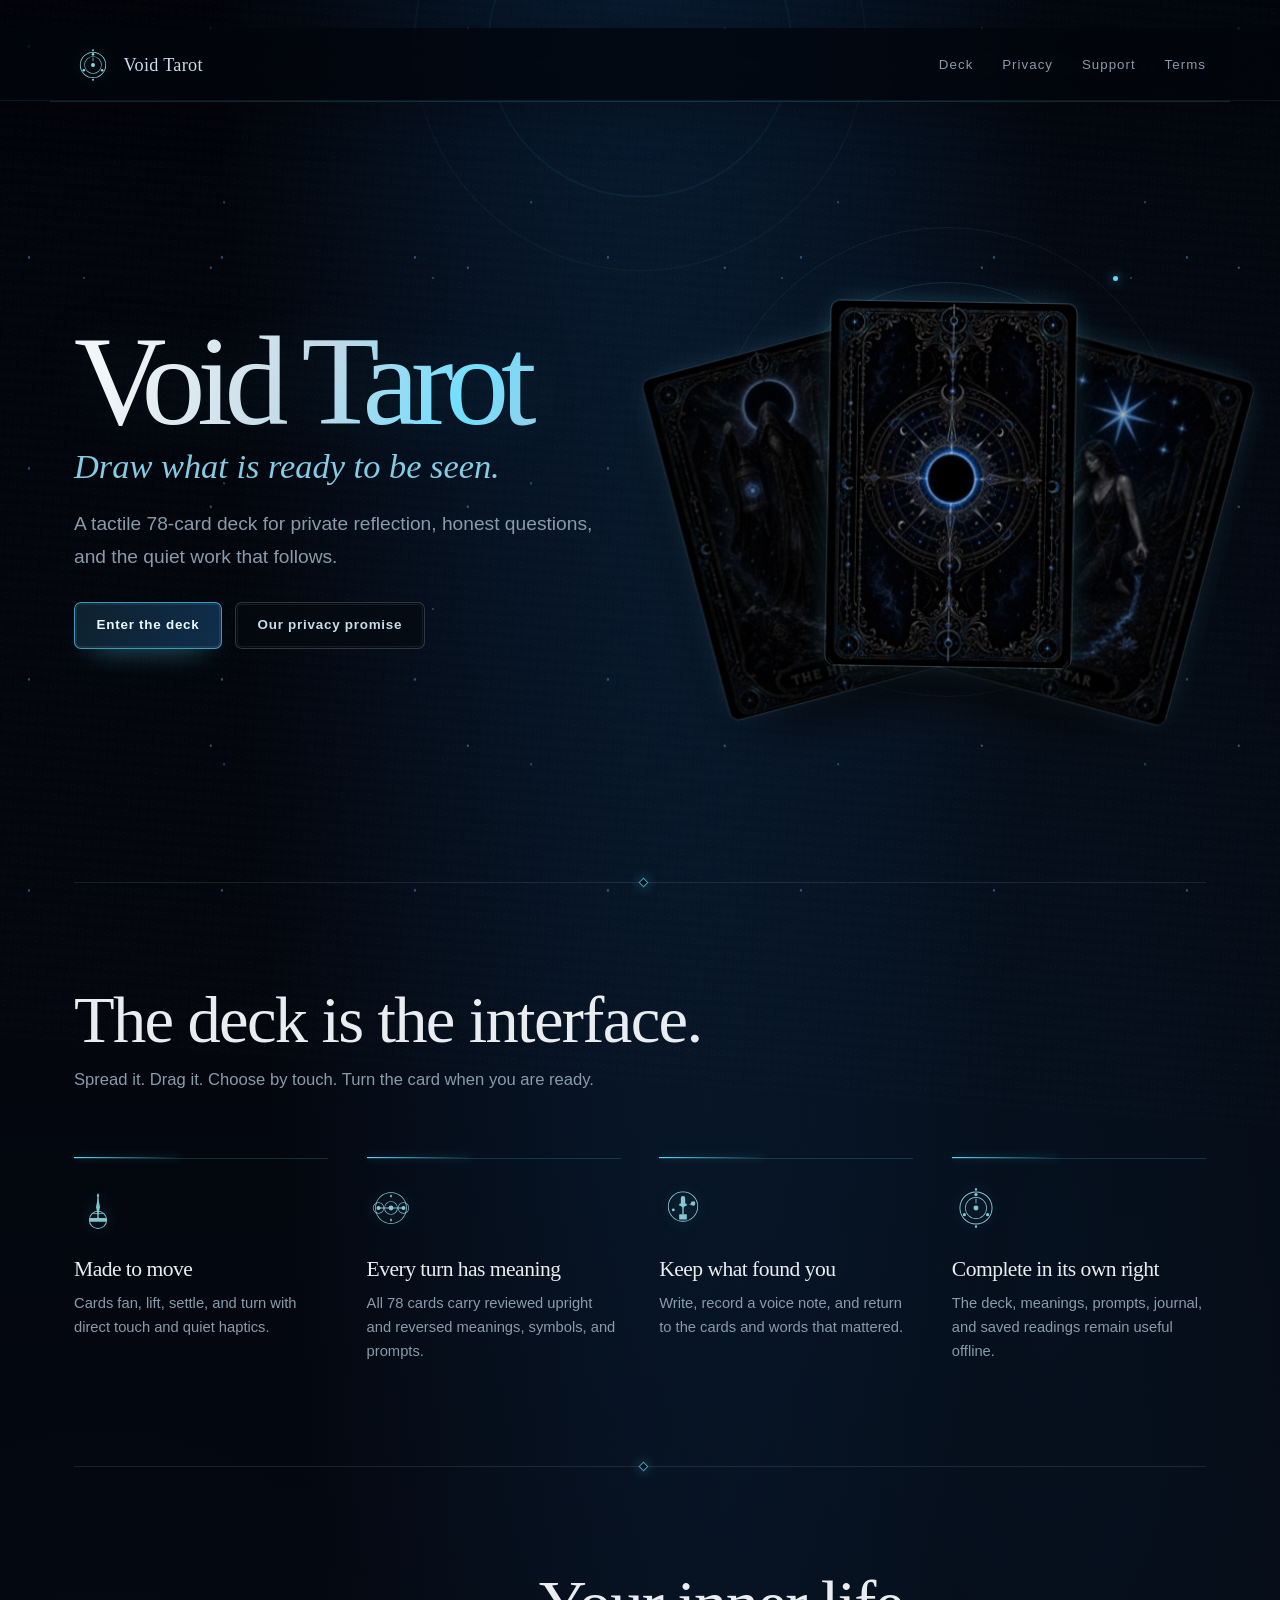
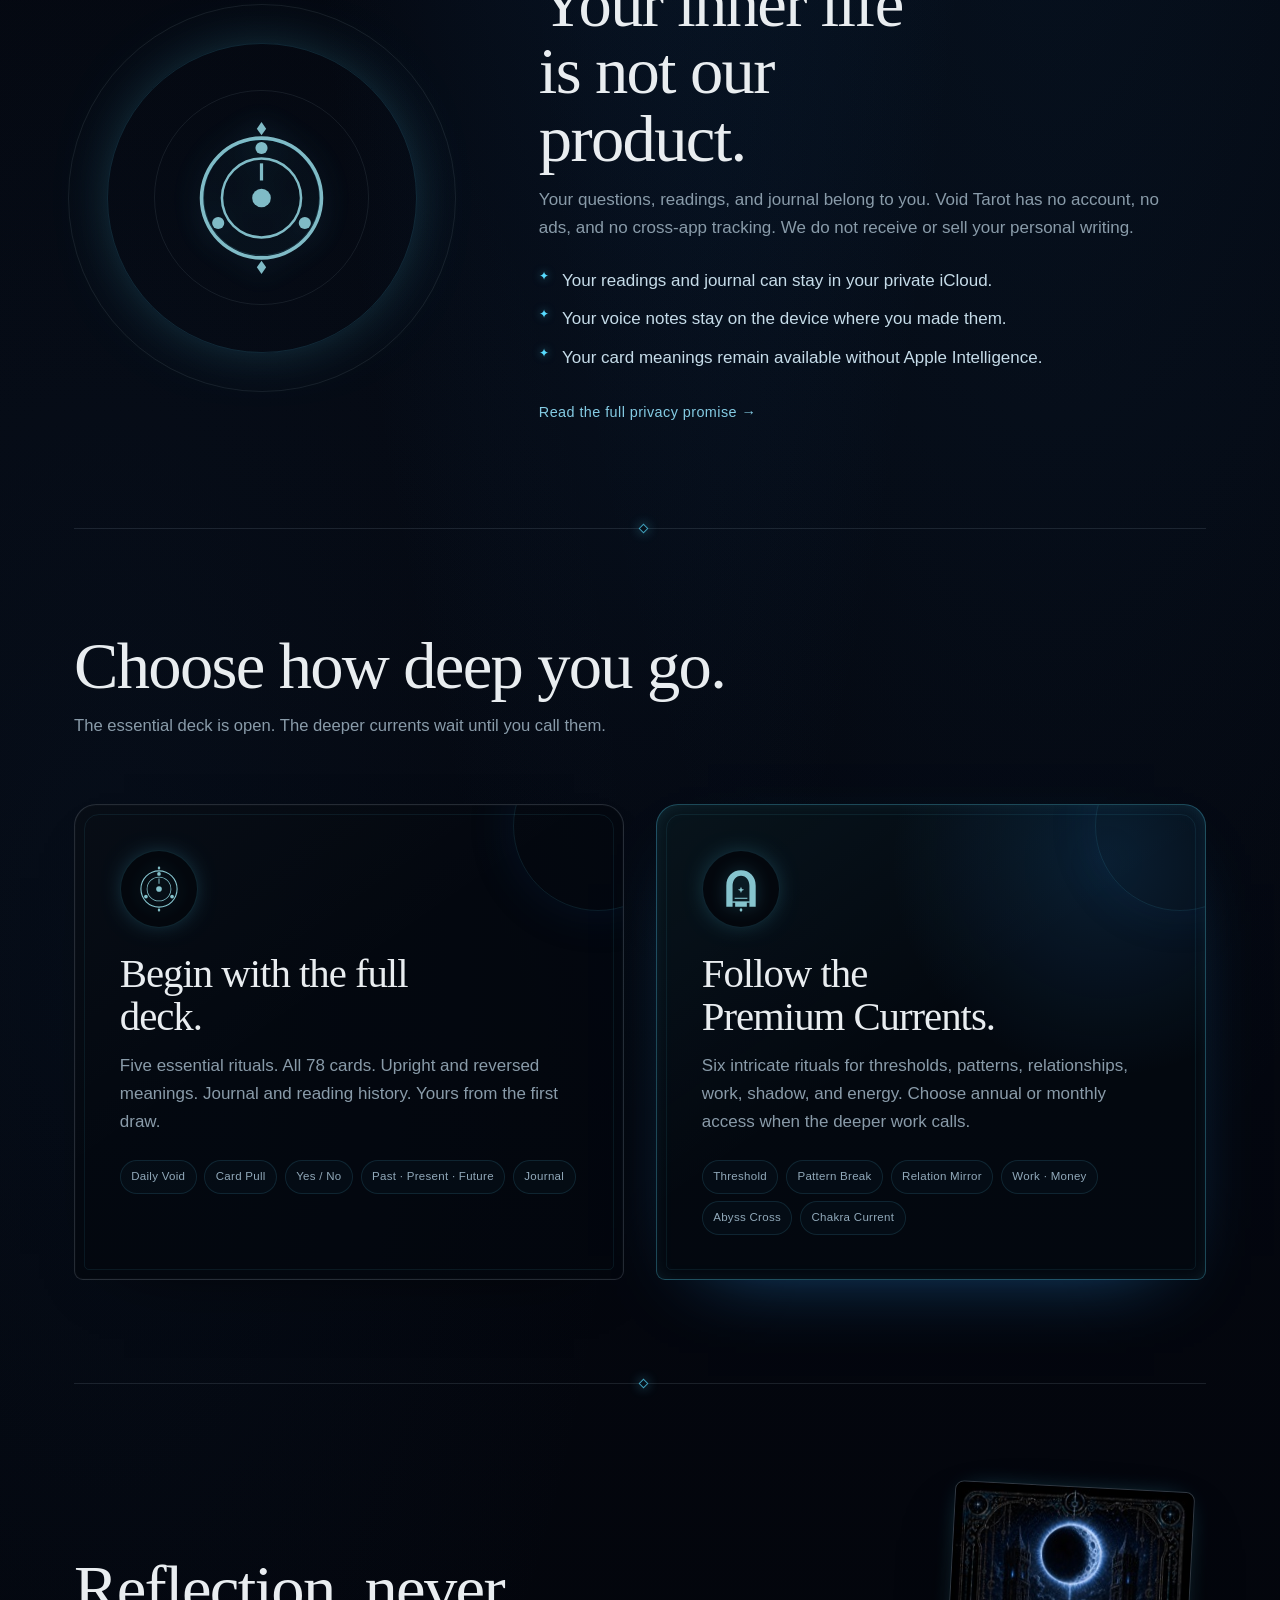
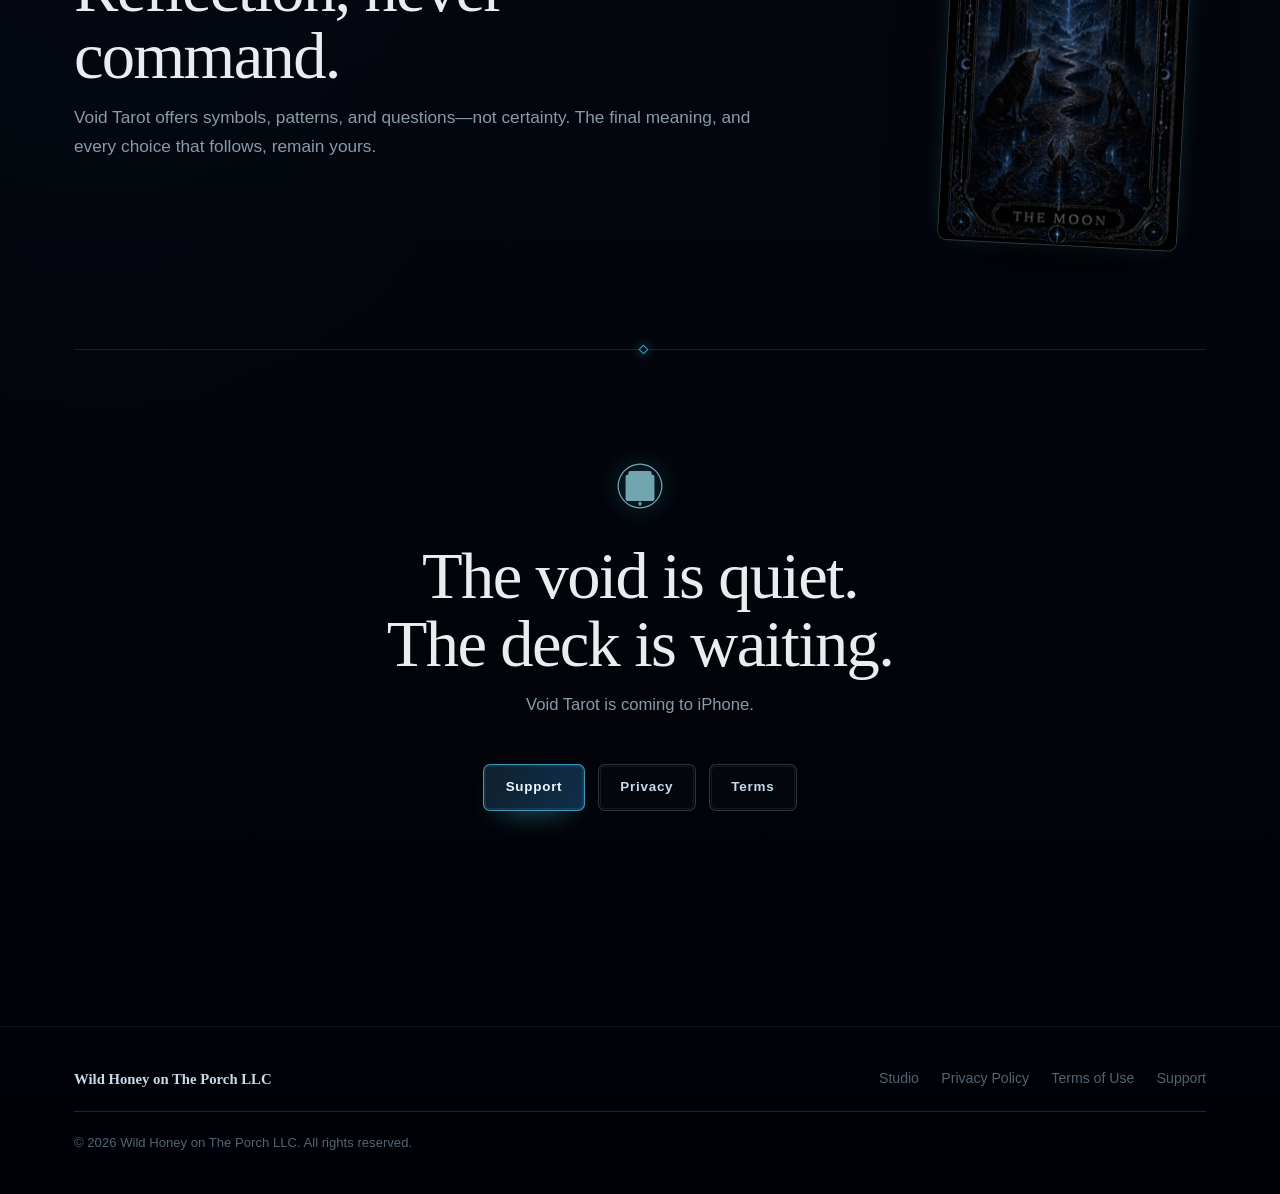
==== void-tarot/index.html @ 09ad5bb6 "Launch dedicated Void Tarot site" ====
<!DOCTYPE html>
<html lang="en">
<head>
<meta charset="utf-8">
<meta name="viewport" content="width=device-width, initial-scale=1">
<title>Void Tarot — Private Tarot and Journaling for iPhone</title>
<meta name="description" content="Void Tarot is a tactile, private tarot and journaling app for iPhone, with all 78 cards, five essential rituals, and a journal for what follows.">
<meta property="og:title" content="Void Tarot">
<meta property="og:description" content="A tactile tarot deck for private reflection and journaling on iPhone.">
<meta property="og:type" content="website">
<meta name="theme-color" content="#03050a">
<link rel="icon" href="../assets/void-tarot/void-tarot-favicon.svg" type="image/svg+xml">
<link rel="stylesheet" href="../styles.css">
<link rel="stylesheet" href="void-tarot.css">
</head>
<body class="vt-page">
<a class="skip" href="#main">Skip to content</a>

<header class="nav">
  <a class="brand vt-brand" href="index.html">
    <img class="vt-brand-sigil" src="../assets/void-tarot/icons/daily-void.svg" alt="" width="40" height="40">
    <span class="brandtext">Void Tarot</span>
  </a>
  <nav aria-label="Void Tarot">
    <a href="#deck">Deck</a>
    <a href="privacy.html">Privacy</a>
    <a href="support.html">Support</a>
    <a href="terms.html">Terms</a>
  </nav>
</header>

<main id="main" class="vt-main">
  <section class="vt-hero">
    <div class="vt-hero-copy">
      <h1>Void Tarot</h1>
      <p class="vt-hero-line">Draw what is ready to be seen.</p>
      <p class="lede">A tactile 78-card deck for private reflection, honest questions, and the quiet work that follows.</p>
      <div class="vt-links">
        <a class="btn primary" href="#deck">Enter the deck</a>
        <a class="btn ghost" href="privacy.html">Our privacy promise</a>
      </div>
    </div>
    <div class="vt-art" aria-hidden="true">
      <span class="vt-orbit orbit-one"></span>
      <span class="vt-orbit orbit-two"></span>
      <span class="vt-orbit-core"></span>
      <img src="../assets/void-tarot/cards/09-hermit.jpg" alt="" width="240" height="360">
      <img src="../assets/void-tarot/cards/card-back.jpg" alt="" width="240" height="360">
      <img src="../assets/void-tarot/cards/17-star.jpg" alt="" width="240" height="360">
    </div>
  </section>

  <section class="vt-section" id="deck">
    <div class="vt-section-heading">
      <h2>The deck is the interface.</h2>
      <p>Spread it. Drag it. Choose by touch. Turn the card when you are ready.</p>
    </div>
    <div class="vt-current-grid">
      <article class="vt-current">
        <img src="../assets/void-tarot/icons/card-pull.svg" alt="" width="54" height="54">
        <h3>Made to move</h3>
        <p>Cards fan, lift, settle, and turn with direct touch and quiet haptics.</p>
      </article>
      <article class="vt-current">
        <img src="../assets/void-tarot/icons/past-present-future.svg" alt="" width="54" height="54">
        <h3>Every turn has meaning</h3>
        <p>All 78 cards carry reviewed upright and reversed meanings, symbols, and prompts.</p>
      </article>
      <article class="vt-current">
        <img src="../assets/void-tarot/icons/journal-ritual.svg" alt="" width="54" height="54">
        <h3>Keep what found you</h3>
        <p>Write, record a voice note, and return to the cards and words that mattered.</p>
      </article>
      <article class="vt-current">
        <img src="../assets/void-tarot/icons/daily-void.svg" alt="" width="54" height="54">
        <h3>Complete in its own right</h3>
        <p>The deck, meanings, prompts, journal, and saved readings remain useful offline.</p>
      </article>
    </div>
  </section>

  <section class="vt-section vt-privacy">
    <div class="vt-privacy-sigil" aria-hidden="true">
      <span></span>
      <img src="../assets/void-tarot/icons/daily-void.svg" alt="" width="180" height="180">
    </div>
    <div>
      <h2>Your inner life is not our product.</h2>
      <p>Your questions, readings, and journal belong to you. Void Tarot has no account, no ads, and no cross-app tracking. We do not receive or sell your personal writing.</p>
      <ul class="vt-vows">
        <li>Your readings and journal can stay in your private iCloud.</li>
        <li>Your voice notes stay on the device where you made them.</li>
        <li>Your card meanings remain available without Apple Intelligence.</li>
      </ul>
      <a class="vt-text-link" href="privacy.html">Read the full privacy promise <span aria-hidden="true">→</span></a>
    </div>
  </section>

  <section class="vt-section">
    <div class="vt-section-heading">
      <h2>Choose how deep you go.</h2>
      <p>The essential deck is open. The deeper currents wait until you call them.</p>
    </div>
    <div class="vt-paths">
      <article class="vt-path">
        <div class="vt-path-mark"><img src="../assets/void-tarot/icons/daily-void.svg" alt="" width="64" height="64"></div>
        <h3>Begin with the full deck.</h3>
        <p>Five essential rituals. All 78 cards. Upright and reversed meanings. Journal and reading history. Yours from the first draw.</p>
        <div class="vt-ritual-line">
          <span>Daily Void</span><span>Card Pull</span><span>Yes / No</span><span>Past · Present · Future</span><span>Journal</span>
        </div>
      </article>
      <article class="vt-path vt-path-premium">
        <div class="vt-path-mark"><img src="../assets/void-tarot/icons/threshold.svg" alt="" width="64" height="64"></div>
        <h3>Follow the Premium Currents.</h3>
        <p>Six intricate rituals for thresholds, patterns, relationships, work, shadow, and energy. Choose annual or monthly access when the deeper work calls.</p>
        <div class="vt-ritual-line">
          <span>Threshold</span><span>Pattern Break</span><span>Relation Mirror</span><span>Work · Money</span><span>Abyss Cross</span><span>Chakra Current</span>
        </div>
      </article>
    </div>
  </section>

  <section class="vt-section vt-meaning">
    <div>
      <h2>Reflection, never command.</h2>
      <p>Void Tarot offers symbols, patterns, and questions—not certainty. The final meaning, and every choice that follows, remain yours.</p>
    </div>
    <img src="../assets/void-tarot/cards/18-moon.jpg" alt="The Moon card from the Void Tarot deck" width="240" height="360">
  </section>

  <section class="vt-section vt-closing">
    <img src="../assets/void-tarot/icons/archive.svg" alt="" width="72" height="72">
    <h2>The void is quiet.<br>The deck is waiting.</h2>
    <p>Void Tarot is coming to iPhone.</p>
    <div class="vt-links">
      <a class="btn primary" href="support.html">Support</a>
      <a class="btn ghost" href="privacy.html">Privacy</a>
      <a class="btn ghost" href="terms.html">Terms</a>
    </div>
  </section>
</main>

<footer>
  <div class="foot">
    <div class="fbrand"><span>Wild Honey on The Porch LLC</span></div>
    <nav class="flinks" aria-label="Legal">
      <a href="../index.html">Studio</a>
      <a href="privacy.html">Privacy Policy</a>
      <a href="terms.html">Terms of Use</a>
      <a href="support.html">Support</a>
    </nav>
    <p class="copy">© <span id="yr">2026</span> Wild Honey on The Porch LLC. All rights reserved.</p>
  </div>
</footer>
<script>document.getElementById('yr').textContent=new Date().getFullYear();</script>
</body>
</html>
---- styles.css ----
/* ═══ Wild Honey on The Porch — tokens ═══════════════════════
   Coastal daylight: warm sand ground, sea-glass and ocean blues,
   sunlit honey. Light and airy first; dark mode is ocean dusk,
   never a black hole.                                          */
:root{
  --honey:#E8A93C;      /* sunlight on the porch rail */
  --honey-lt:#FBD98A;
  --honey-dp:#A9761A;   /* text-safe honey */
  --amber:#E07B3C;      /* warm accent, low-tide clay */
  --ocean:#2E7C99;      /* sea, the cool counterweight */
  --ocean-dp:#1F5A73;
  --seaglass:#8FC7C4;

  --ink:#20302F;        /* wet-stone, softer than black */
  --ink-2:#4A5E5C;
  --ink-3:#7C8E8C;

  --paper:#FFFCF4;      /* sunlit sand */
  --paper-2:#FBF3E4;    /* sand in shade */
  --line:#EBDFC9;
  --card:#FFFFFF;

  --shadow:0 1px 2px rgba(58,74,73,.05),0 14px 34px -14px rgba(58,74,73,.16);
  --shadow-lg:0 2px 5px rgba(58,74,73,.06),0 32px 64px -26px rgba(46,124,153,.28);
  --sky:#4E93AE;
  --r:16px;
  --max:1120px;
  --serif:'Iowan Old Style','Palatino Linotype',Palatino,'Book Antiqua',Georgia,serif;
  --sans:-apple-system,BlinkMacSystemFont,'Segoe UI',Inter,Roboto,Helvetica,Arial,sans-serif;
}
@media (prefers-color-scheme:dark){
  :root:not([data-theme="light"]){
    --honey:#F3C468; --honey-lt:#FBE0A4; --honey-dp:#EFB44E; --amber:#F09A63;
    --ocean:#6FBBD6; --ocean-dp:#9AD3E6; --seaglass:#8FC7C4;
    --ink:#EDF3F2; --ink-2:#B7C9C7; --ink-3:#8398A0;
    --paper:#101E24;   /* deep water at dusk, not black */
    --paper-2:#16272E;
    --line:#263C45; --card:#182B33;
    --sky:#7FC0D8;
    --shadow:0 1px 2px rgba(0,0,0,.32),0 14px 34px -14px rgba(0,0,0,.5);
    --shadow-lg:0 2px 5px rgba(0,0,0,.36),0 32px 64px -26px rgba(0,0,0,.58);
  }
}
:root[data-theme="dark"]{
  --honey:#F3C468; --honey-lt:#FBE0A4; --honey-dp:#EFB44E; --amber:#F09A63;
  --ocean:#6FBBD6; --ocean-dp:#9AD3E6; --seaglass:#8FC7C4;
  --ink:#EDF3F2; --ink-2:#B7C9C7; --ink-3:#8398A0;
  --paper:#101E24; --paper-2:#16272E; --line:#263C45; --card:#182B33;
  --sky:#7FC0D8;
}

/* ═══ base ═══════════════════════════════════════════════════ */
*,*::before,*::after{box-sizing:border-box}
html{scroll-behavior:smooth;-webkit-text-size-adjust:100%}
body{
  margin:0;color:var(--ink);
  background:var(--paper);
  font-family:var(--sans);font-size:17px;line-height:1.65;
  -webkit-font-smoothing:antialiased;overflow-x:hidden;
}
/* sky wash — light pouring in from the top, sea-glass at the edges */
body::before{
  content:'';position:fixed;inset:0 0 auto;height:78vh;z-index:-2;pointer-events:none;
  background:
    radial-gradient(88% 62% at 78% -8%, color-mix(in srgb,var(--ocean) 17%,transparent), transparent 66%),
    radial-gradient(72% 54% at 8% -4%,  color-mix(in srgb,var(--honey) 22%,transparent), transparent 62%);
}
h1,h2,h3{font-family:var(--serif);font-weight:600;line-height:1.15;letter-spacing:-.01em;margin:0}
p{margin:0 0 1em}
a{color:inherit}
img,svg{max-width:100%}
.skip{position:absolute;left:-9999px;top:0;background:var(--honey);color:#1C1712;padding:.6rem 1rem;z-index:99;border-radius:0 0 8px 0}
.skip:focus{left:0}
:focus-visible{outline:2px solid var(--ocean);outline-offset:3px;border-radius:4px}

/* ═══ ambient flock ══════════════════════════════════════════ */
.flock{position:fixed;inset:0;pointer-events:none;z-index:0;opacity:.3}
.bird{position:absolute;width:64px;fill:var(--ocean);animation:drift linear infinite}
.bird.b1{top:12%;width:44px;animation-duration:52s;animation-delay:-4s}
.bird.b2{top:26%;width:26px;animation-duration:74s;animation-delay:-22s;opacity:.7}
.bird.b3{top:52%;width:34px;animation-duration:63s;animation-delay:-40s}
.bird.b4{top:71%;width:20px;animation-duration:88s;animation-delay:-11s;opacity:.6}
.bird.b5{top:86%;width:30px;animation-duration:58s;animation-delay:-33s}
@keyframes drift{
  from{transform:translateX(-14vw) translateY(0)}
  50%{transform:translateX(50vw) translateY(-22px)}
  to{transform:translateX(114vw) translateY(0)}
}
@media (prefers-reduced-motion:reduce){.bird{animation:none;display:none}}

/* ═══ nav ════════════════════════════════════════════════════ */
.nav{
  position:sticky;top:0;z-index:20;
  display:flex;align-items:center;justify-content:space-between;gap:1rem;
  max-width:var(--max);margin:0 auto;padding:1rem 1.5rem;
  backdrop-filter:blur(14px);-webkit-backdrop-filter:blur(14px);
}
.nav::before{
  content:'';position:absolute;inset:0;z-index:-1;
  background:color-mix(in srgb,var(--paper) 78%,transparent);
  border-bottom:1px solid var(--line);
}
.brand{display:flex;align-items:center;gap:.6rem;text-decoration:none;font-weight:600}
.mark{width:34px;height:34px;flex:none}
.mark.sm{width:26px;height:26px}
.mark .hex{fill:var(--honey);opacity:.24;stroke:var(--honey);stroke-width:2.5;stroke-linejoin:round}
.mark .wing{fill:none;stroke:var(--ocean-dp);stroke-width:3;stroke-linecap:round}
.mark .wing2{fill:none;stroke:var(--amber);stroke-width:2.2;stroke-linecap:round;opacity:.85}
.mark .eye{fill:var(--ink)}
.brandtext{font-family:var(--serif);font-size:1.02rem;letter-spacing:-.01em}
.brandtext em{font-style:italic;color:var(--ink-3);font-weight:400}
.nav nav{display:flex;gap:1.5rem;font-size:.92rem}
.nav nav a{text-decoration:none;color:var(--ink-2);transition:color .18s}
.nav nav a:hover{color:var(--ocean-dp)}
@media (max-width:720px){
  .nav{flex-direction:column;gap:.75rem;padding:.85rem 1rem}
  .nav nav{gap:1.1rem;font-size:.86rem;flex-wrap:wrap;justify-content:center}
  .brandtext em{display:none}
}

/* ═══ hero ═══════════════════════════════════════════════════ */
.hero{
  position:relative;z-index:1;max-width:var(--max);margin:0 auto;
  padding:5rem 1.5rem 4.5rem;
  display:grid;grid-template-columns:1.15fr .85fr;gap:3rem;align-items:center;
}
h1{font-size:clamp(2.3rem,5.4vw,3.7rem);margin-bottom:1.2rem}
.grad{
  background:linear-gradient(100deg,var(--amber),var(--honey) 34%,var(--ocean) 88%);
  -webkit-background-clip:text;background-clip:text;color:transparent;
  font-style:italic;
}
.lede{font-size:1.1rem;color:var(--ink-2);max-width:34rem}
.cta{display:flex;gap:.75rem;flex-wrap:wrap;margin-top:2rem}
.btn{
  display:inline-block;padding:.8rem 1.5rem;border-radius:999px;
  text-decoration:none;font-weight:600;font-size:.94rem;
  transition:transform .18s,box-shadow .18s,background .18s;
}
.btn.primary{
  background:linear-gradient(135deg,var(--honey-lt),var(--honey) 55%,var(--amber));
  color:#3A2A08;box-shadow:0 1px 2px rgba(58,74,73,.08),0 10px 24px -10px rgba(224,123,60,.55);
}
.btn.primary:hover{transform:translateY(-2px);box-shadow:0 2px 5px rgba(58,74,73,.1),0 20px 40px -14px rgba(224,123,60,.6)}
.btn.ghost{border:1.5px solid color-mix(in srgb,var(--ocean) 42%,transparent);color:var(--ocean-dp)}
.btn.ghost:hover{border-color:var(--ocean);background:color-mix(in srgb,var(--ocean) 9%,transparent);transform:translateY(-2px)}

.hero-art svg{width:100%;height:auto;overflow:visible}
.hero-art .sun{fill:var(--honey);opacity:.62}
.hero-art .halo{fill:var(--honey);opacity:.13}
.hero-art .horizon{
  fill:none;stroke:var(--ocean);stroke-width:2.2;stroke-linecap:round;opacity:.5;
}
.hero-art .swell{
  fill:none;stroke:var(--ocean);stroke-width:2.4;stroke-linecap:round;
  opacity:.42;
}
.hero-art .s2{opacity:.3;stroke-width:2.8}
.hero-art .s3{opacity:.22}
.hero-art .glint{stroke:var(--honey);stroke-width:3;stroke-linecap:round;opacity:.5}
.hero-art .g{fill:var(--ocean-dp)}
.hero-art .g2{opacity:.75}
.hero-art .g3{opacity:.62}
.hero-art .g4{opacity:.5}

/* the flock breathes; the swells roll */
.hero-art .g1{animation:soar 7s ease-in-out infinite}
.hero-art .g2{animation:soar 9s ease-in-out infinite -1.6s}
.hero-art .g3{animation:soar 8s ease-in-out infinite -3.4s}
.hero-art .g4{animation:soar 11s ease-in-out infinite -5s}
.hero-art .swell{animation:roll 9s ease-in-out infinite}
.hero-art .s2{animation-duration:11s;animation-delay:-2s}
.hero-art .s3{animation-duration:13s;animation-delay:-4s}
@keyframes soar{0%,100%{transform:translateY(0)}50%{transform:translateY(-9px)}}
@keyframes roll{0%,100%{transform:translateX(0)}50%{transform:translateX(-14px)}}
@media (prefers-reduced-motion:reduce){
  .hero-art .g,.hero-art .swell{animation:none}
}
@media (max-width:860px){
  .hero{grid-template-columns:1fr;padding:3rem 1.25rem 3rem;gap:1.5rem}
  .hero-art{max-width:340px;margin:0 auto;order:-1}
}

/* ═══ sections ═══════════════════════════════════════════════ */
.section{position:relative;z-index:1;max-width:var(--max);margin:0 auto;padding:5rem 1.5rem}
.section.alt{max-width:none;background:linear-gradient(180deg,var(--paper-2),color-mix(in srgb,var(--seaglass) 12%,var(--paper-2)));border-block:1px solid var(--line)}
.section.alt > *{max-width:var(--max);margin-inline:auto}
.shead{margin-bottom:3rem;max-width:38rem}
.shead h2{font-size:clamp(1.8rem,3.6vw,2.5rem);margin-bottom:.5rem}
.shead p{color:var(--ink-3);margin:0}
@media (max-width:720px){.section{padding:3.25rem 1.25rem}.shead{margin-bottom:2rem}}

/* ═══ apps ═══════════════════════════════════════════════════ */
.apps{display:grid;grid-template-columns:minmax(0,1fr);gap:1.5rem}
.apps > .app{width:100%}
.app{
  display:grid;grid-template-columns:104px 1fr;gap:2rem;align-items:start;
  background:var(--card);border:1px solid var(--line);border-radius:var(--r);
  padding:2.25rem;box-shadow:var(--shadow);
  transition:transform .25s,box-shadow .25s,border-color .25s;
}
.app:hover{transform:translateY(-3px);box-shadow:var(--shadow-lg);border-color:var(--honey)}
/* featured app renders in Void Tarot's own palette — dark in both themes */
.app.featured{
  grid-template-columns:260px 1fr;gap:2.75rem;
  --void-ink:#E8EEF8; --void-ink2:#A8BBD4; --void-cyan:#4FA8E8; --void-line:#25344A;
  background:
    radial-gradient(120% 90% at 12% 0%,rgba(79,168,232,.14),transparent 58%),
    linear-gradient(165deg,#0D1420,#070B12 62%);
  border-color:var(--void-line);
  color:var(--void-ink);
}
.app.featured:hover{border-color:var(--void-cyan);box-shadow:0 2px 4px rgba(0,0,0,.5),0 32px 70px -26px rgba(20,90,160,.55)}
.app.featured h3{color:var(--void-ink)}
.app.featured p{color:var(--void-ink2)}
.app.featured .app-tag{color:var(--void-cyan);opacity:.95}
.app.featured .feats li{color:var(--void-ink2)}
.app.featured .feats li::before{background:var(--void-cyan);box-shadow:0 0 8px rgba(79,168,232,.8)}
.app.featured .badge.live{background:rgba(79,168,232,.16);color:#8FC9F5}
.app.featured .store-soon{border-color:var(--void-cyan);color:#9BD1F7}
.app.featured .plat{color:#6E86A5}

/* fanned deck — real card art from the app bundle */
.deckfan{position:relative;height:250px;perspective:1100px;width:240px;margin:0 auto}
.deckfan .cf{
  position:absolute;top:8px;width:132px;height:198px;border-radius:9px;
  object-fit:cover;transform-origin:50% 120%;
  box-shadow:0 10px 26px -6px rgba(0,0,0,.75),0 0 0 1px rgba(120,170,220,.22);
  transition:transform .5s cubic-bezier(.22,.9,.3,1);
}
.deckfan .c-back{left:40px;transform:rotate(-18deg) translateY(14px);z-index:1;filter:brightness(.82)}
.deckfan .c-a   {left:56px;transform:rotate(-8deg)  translateY(3px); z-index:2;filter:brightness(.9)}
.deckfan .c-b   {left:72px;transform:rotate(2deg)   translateY(0);   z-index:4}
.deckfan .c-c   {left:88px;transform:rotate(12deg)  translateY(10px);z-index:3;filter:brightness(.86)}
.app.featured:hover .c-back{transform:rotate(-29deg) translateY(12px)}
.app.featured:hover .c-a   {transform:rotate(-13deg) translateY(-4px)}
.app.featured:hover .c-b   {transform:rotate(2deg)   translateY(-14px) scale(1.05)}
.app.featured:hover .c-c   {transform:rotate(20deg)  translateY(6px)}
@media (prefers-reduced-motion:reduce){
  .deckfan .cf,.app.featured:hover .cf{transition:none}
  .app.featured:hover .c-back{transform:rotate(-20deg) translateY(16px)}
  .app.featured:hover .c-a{transform:rotate(-9deg) translateY(4px)}
  .app.featured:hover .c-b{transform:rotate(2deg) translateY(0)}
  .app.featured:hover .c-c{transform:rotate(13deg) translateY(12px)}
}

/* ritual icon grid — SVGs shipped in the app */
.ritual-head{
  margin:1.75rem 0 .9rem;font-size:.74rem;letter-spacing:.14em;text-transform:uppercase;
  font-weight:700;color:#6E86A5;
}
.rituals{
  list-style:none;padding:0;margin:0;
  display:flex;flex-wrap:wrap;gap:.5rem;
}
.rituals li{
  display:inline-flex;align-items:center;gap:.45rem;padding:.45rem .75rem .45rem .55rem;
  border-radius:999px;white-space:nowrap;
  background:rgba(120,170,220,.055);border:1px solid rgba(120,170,220,.14);
  font-size:.79rem;color:var(--void-ink2);line-height:1;
  transition:border-color .2s,background .2s;
}
.rituals li:hover{border-color:rgba(79,168,232,.5);background:rgba(79,168,232,.1)}
.rituals img{
  width:22px;height:22px;flex:none;
  /* source SVGs are solid black — invert to cyan-white for the void ground */
  filter:invert(78%) sepia(28%) saturate(560%) hue-rotate(175deg) brightness(102%);
  opacity:.92;
}
.rituals li.sealed{opacity:.72}
.rituals li.sealed img{filter:invert(58%) sepia(12%) saturate(420%) hue-rotate(178deg) brightness(96%)}
@media (max-width:720px){
  .app.featured{grid-template-columns:1fr}
  .deckfan{height:225px;max-width:320px;margin:0 auto}
  .rituals{grid-template-columns:repeat(auto-fill,minmax(104px,1fr))}
}
.app-icon{
  width:104px;height:104px;border-radius:24px;display:grid;place-items:center;
  box-shadow:var(--shadow);
}
.app-icon svg{width:62%;height:62%}
/* ── Simorgh: rendered in the app's own sage/forest palette (lib/theme.ts) ── */
.app.sg{
  grid-template-columns:260px 1fr;gap:2.75rem;
  --sg-primary:#2F6040; --sg-canvas:#FAFCFA; --sg-surface:#FFF;
  --sg-leaf:#E7F1E9; --sg-sky:#245F7A; --sg-text:#1F2923; --sg-muted:#4E5C53;
  --sg-border:#D8E0DB; --sg-blossom:#82344F;
  background:linear-gradient(165deg,#F3F7F3,#E7F1E9 78%);
  border-color:#C3D4C8;
}
.app.sg:hover{border-color:var(--sg-primary);box-shadow:0 2px 4px rgba(31,41,35,.07),0 30px 62px -26px rgba(47,96,64,.42)}
.app.sg h3{color:var(--sg-text)}
.app.sg p{color:var(--sg-muted)}
.app.sg .app-tag{color:var(--sg-primary)}
.app.sg .feats li{color:var(--sg-muted)}
.app.sg .feats li::before{background:var(--sg-primary);clip-path:none;border-radius:50%;width:7px;height:7px;top:.68em}
.app.sg .badge.next{background:rgba(47,96,64,.13);color:#244C32}
.app.sg .store-soon.dim{border-color:var(--sg-primary);color:var(--sg-primary);border-style:dashed}
.plat-s{color:#5D6D63}

/* device frame — Discover tab, the app's primary surface */
.phone{
  width:196px;margin:0 auto;border-radius:26px;padding:7px;
  background:linear-gradient(160deg,#222B26,#39463C);
  box-shadow:0 14px 34px -10px rgba(31,41,35,.5),0 0 0 1px rgba(255,255,255,.09) inset;
}
.screen{
  position:relative;height:326px;border-radius:20px;overflow:hidden;
  background:var(--sg-canvas);display:flex;flex-direction:column;
}
.map{position:relative;flex:1;background:linear-gradient(170deg,#E8F1EA,#DCE9DE)}
.roads{position:absolute;inset:0;width:100%;height:100%}
.roads path{fill:none;stroke:#FFF;stroke-width:5;opacity:.85;stroke-linecap:round}
.pin{
  position:absolute;width:13px;height:13px;border-radius:50% 50% 50% 2px;
  background:var(--sg-primary);transform:rotate(-45deg);
  box-shadow:0 2px 5px rgba(31,41,35,.32);
}
.pin.p1{top:30%;left:24%}
.pin.p2{top:50%;left:63%}
.pin.p3{top:70%;left:32%}
.pin.me{
  background:var(--sg-sky);width:11px;height:11px;border-radius:50%;transform:none;
  top:40%;left:44%;box-shadow:0 0 0 5px rgba(36,95,122,.2)
}
.sheet{
  background:var(--sg-surface);border-top:1px solid var(--sg-border);
  padding:.5rem .7rem .6rem;
}
.grab{display:block;width:30px;height:3px;border-radius:99px;background:#C8D4CB;margin:0 auto .5rem}
.sheet-t{font-size:.6rem;font-weight:700;color:var(--sg-text);margin:0 0 .45rem}
.sheet .row{display:flex;align-items:center;gap:.35rem;margin-bottom:.32rem}
.av{width:15px;height:15px;border-radius:50%;background:var(--sg-leaf);border:1px solid #C7DACC;flex:none}
.ln{height:5px;border-radius:99px;background:#E4EBE5}
.ln.w70{width:70%} .ln.w50{width:50%}
.tabs{
  display:flex;background:var(--sg-surface);border-top:1px solid var(--sg-border);
  padding:.38rem .2rem .42rem;
}
.tab{flex:1;text-align:center;font-size:.44rem;font-weight:600;color:#93A398;letter-spacing:.02em}
.tab.on{color:var(--sg-primary)}
.tab::before{
  content:'';display:block;width:11px;height:11px;margin:0 auto .18rem;border-radius:3px;
  border:1.6px solid currentColor;opacity:.8;
}
.tab.on::before{border-radius:50%}
@media (max-width:720px){
  .app.sg{grid-template-columns:1fr}
  .phone{width:176px}
  .screen{height:300px}
}

.badge{
  display:inline-block;font-size:.7rem;letter-spacing:.11em;text-transform:uppercase;
  font-weight:700;padding:.3rem .7rem;border-radius:999px;margin:0 0 .6rem;
}
.badge.live{background:color-mix(in srgb,var(--honey) 22%,transparent);color:var(--honey-dp)}
.badge.next{background:color-mix(in srgb,var(--sky) 22%,transparent);color:var(--sky)}
.app h3{font-size:1.75rem;margin-bottom:.25rem}
.app-tag{color:var(--honey-dp);font-family:var(--serif);font-style:italic;font-size:1.05rem;margin-bottom:1rem}
.app p{color:var(--ink-2)}
.feats{list-style:none;padding:0;margin:1.25rem 0 0;display:grid;gap:.5rem}
.feats li{position:relative;padding-left:1.6rem;color:var(--ink-2);font-size:.95rem}
.feats li::before{
  content:'';position:absolute;left:0;top:.62em;width:9px;height:9px;
  background:var(--honey);clip-path:polygon(25% 0,75% 0,100% 50%,75% 100%,25% 100%,0 50%);
}
.app-cta{margin-top:1.5rem;display:flex;flex-wrap:wrap;gap:.75rem;align-items:center}
.store-soon{
  display:inline-block;padding:.6rem 1.2rem;border-radius:999px;font-size:.88rem;font-weight:600;
  border:1.5px dashed var(--honey);color:var(--honey-dp);
}
.store-soon.dim{border-color:var(--line);color:var(--ink-3)}
.plat{font-size:.82rem;color:var(--ink-3);letter-spacing:.01em}
@media (max-width:720px){
  .app{grid-template-columns:1fr;gap:1.25rem;padding:1.5rem}
  .app-icon{width:76px;height:76px;border-radius:18px}
  .app h3{font-size:1.45rem}
}

/* ═══ repos ══════════════════════════════════════════════════ */
.repos{display:grid;grid-template-columns:1fr 1fr;gap:1rem}
.repo{
  display:grid;grid-template-columns:22px 1fr 16px;gap:1rem;align-items:center;
  text-decoration:none;background:var(--card);border:1px solid var(--line);
  border-radius:12px;padding:1.25rem 1.4rem;
  transition:border-color .2s,transform .2s,box-shadow .2s;
}
.repo:hover{border-color:var(--ocean);transform:translateY(-2px);box-shadow:var(--shadow)}
.repo.static{grid-template-columns:22px 1fr;align-items:start}
.repo.static:hover{transform:none;border-color:var(--line);box-shadow:none}
.repo.static strong{font-family:var(--serif);font-size:1.05rem;margin-bottom:.2rem}
.repo.static span{line-height:1.55}
.dot{
  width:11px;height:11px;margin-top:.45rem;background:var(--ocean);justify-self:center;
  clip-path:polygon(25% 0,75% 0,100% 50%,75% 100%,25% 100%,0 50%);
}
.gh{width:22px;height:22px;fill:var(--ink-2)}
.repo strong{display:block;font-family:ui-monospace,SFMono-Regular,Menlo,monospace;font-size:.95rem}
.repo span{font-size:.88rem;color:var(--ink-3)}
.arw{color:var(--honey);font-size:1rem}
.simorgh{
  margin-top:2rem;padding:1.25rem 1.5rem;border-left:3px solid var(--ocean);
  background:color-mix(in srgb,var(--ocean) 8%,transparent);
  border-radius:0 10px 10px 0;color:var(--ink-2);font-size:.95rem;max-width:44rem;
}
@media (max-width:720px){.repos{grid-template-columns:1fr}}

/* ═══ contact ════════════════════════════════════════════════ */
.contact-cta{display:flex;flex-wrap:wrap;gap:.75rem;margin:0 0 2rem}
.btn.lg{padding:.95rem 2rem;font-size:1rem}
.callout-cta{margin:1.25rem 0 0}
.doc .callout-cta a{text-decoration:none}
.contact{display:grid;grid-template-columns:repeat(3,1fr);gap:1rem}
.ccard{
  text-decoration:none;background:var(--card);border:1px solid var(--line);
  border-radius:12px;padding:1.5rem;display:grid;gap:.3rem;
  transition:border-color .2s,transform .2s;
}
.ccard:hover{border-color:var(--ocean);background:color-mix(in srgb,var(--ocean) 5%,var(--card));transform:translateY(-2px)}
.ccard strong{font-size:.98rem}
.ccard span{font-size:.9rem;color:var(--ink-3);word-break:break-word}
@media (max-width:720px){.contact{grid-template-columns:1fr}}

/* ═══ footer ═════════════════════════════════════════════════ */
footer{position:relative;z-index:1;border-top:1px solid var(--line);background:var(--paper)}
.foot{
  max-width:var(--max);margin:0 auto;padding:2.5rem 1.5rem;
  display:flex;flex-wrap:wrap;gap:1.25rem;align-items:center;justify-content:space-between;
}
.fbrand{display:flex;align-items:center;gap:.5rem;font-size:.92rem;font-weight:600}
.flinks{display:flex;gap:1.4rem;font-size:.88rem;flex-wrap:wrap}
.flinks a{color:var(--ink-3);text-decoration:none;transition:color .18s}
.flinks a:hover{color:var(--ocean-dp)}
.copy{width:100%;margin:0;font-size:.82rem;color:var(--ink-3);border-top:1px solid var(--line);padding-top:1.25rem}
@media (max-width:720px){.foot{padding:2rem 1.25rem}.flinks{gap:1rem}}

/* ═══ reveal ═════════════════════════════════════════════════ */
.rv{opacity:0;transform:translateY(18px);transition:opacity .6s ease,transform .6s ease}
.rv.in{opacity:1;transform:none}
@media (prefers-reduced-motion:reduce){.rv{opacity:1;transform:none;transition:none}}

/* ═══ legal pages ════════════════════════════════════════════ */
.doc{max-width:46rem;margin:0 auto;padding:4rem 1.5rem 5rem;position:relative;z-index:1}
.doc h1{font-size:clamp(2rem,4.5vw,2.8rem);margin-bottom:.4rem}
.doc .updated{color:var(--ink-3);font-size:.9rem;margin-bottom:2.5rem}
.doc h2{font-size:1.35rem;margin:2.5rem 0 .75rem;padding-top:1.5rem;border-top:1px solid var(--line)}
.doc h2:first-of-type{border-top:none;padding-top:0}
.doc h3{font-size:1.05rem;margin:1.5rem 0 .5rem;font-family:var(--sans);font-weight:600}
.doc p,.doc li{color:var(--ink-2)}
.doc ul{padding-left:1.25rem;margin:0 0 1em}
.doc li{margin-bottom:.4rem}
.doc a:not(.btn){color:var(--ocean-dp)}
.doc .back{display:inline-block;margin-bottom:2rem;text-decoration:none;color:var(--ink-3);font-size:.9rem}
.doc .back:hover{color:var(--ocean-dp)}
.doc .callout{
  background:color-mix(in srgb,var(--honey) 13%,transparent);
  border-left:3px solid var(--honey);border-radius:0 10px 10px 0;
  padding:1.1rem 1.35rem;margin:1.5rem 0;
}
.doc .callout p:last-child{margin:0}
@media (max-width:720px){.doc{padding:2.5rem 1.25rem 3.5rem}}
---- void-tarot/void-tarot.css ----
.vt-page {
  --void: #03050a;
  --void-deep: #010207;
  --enamel: #080d16;
  --enamel-raised: #0c1420;
  --cyan: #58dcff;
  --cyan-soft: #84cbe3;
  --lapis: #174c89;
  --cobalt: #0f315d;
  --silver: #c6dce9;
  --bone: #e9edf0;
  --mist: #899ba9;
  --faint: #526473;
  --foil-line: rgba(88, 220, 255, .22);
  --silver-line: rgba(198, 220, 233, .16);
  --void-serif: "Iowan Old Style", "Palatino Linotype", Palatino, Georgia, serif;

  --paper: var(--void);
  --paper-2: var(--void-deep);
  --card: var(--enamel);
  --ink: var(--bone);
  --ink-2: var(--mist);
  --ink-3: var(--faint);
  --line: var(--silver-line);
  --ocean: var(--cyan);
  --ocean-dp: var(--cyan-soft);
  --honey: var(--silver);
  --honey-lt: var(--bone);
  --honey-dp: var(--silver);
  --amber: var(--cyan);

  color-scheme: dark;
  min-height: 100vh;
  color: var(--bone);
  background:
    radial-gradient(ellipse at 50% -18%, rgba(22, 82, 142, .34), transparent 48%),
    radial-gradient(ellipse at 82% 28%, rgba(24, 98, 159, .11), transparent 36%),
    radial-gradient(ellipse at 8% 58%, rgba(29, 82, 135, .08), transparent 32%),
    linear-gradient(180deg, #02040a 0%, #050912 46%, #010207 100%);
  font-size: 17px;
  line-height: 1.66;
}

.vt-page::before {
  inset: 0;
  height: auto;
  z-index: 0;
  background:
    radial-gradient(circle at 50% 5%, transparent 0 150px, rgba(88, 220, 255, .075) 151px 152px, transparent 153px 224px, rgba(198, 220, 233, .045) 225px 226px, transparent 227px),
    radial-gradient(circle at 15% 22%, rgba(88, 220, 255, .42) 0 1px, transparent 1.6px),
    radial-gradient(circle at 82% 12%, rgba(198, 220, 233, .36) 0 1px, transparent 1.5px),
    radial-gradient(circle at 73% 72%, rgba(88, 220, 255, .32) 0 1px, transparent 1.5px),
    radial-gradient(circle at 24% 84%, rgba(198, 220, 233, .27) 0 1px, transparent 1.4px);
  background-size: auto, 193px 211px, 257px 239px, 307px 281px, 349px 331px;
  opacity: .8;
}

.vt-page::after {
  content: "";
  position: fixed;
  inset: -20%;
  z-index: 0;
  pointer-events: none;
  opacity: .12;
  background: repeating-radial-gradient(circle at 35% 45%, transparent 0 2px, rgba(198, 220, 233, .13) 2.4px 2.8px, transparent 3.2px 6px);
  background-size: 9px 11px;
  mix-blend-mode: screen;
  transform: rotate(4deg);
}

.vt-page > * {
  position: relative;
  z-index: 1;
}

.vt-page h1,
.vt-page h2,
.vt-page h3 {
  font-family: var(--void-serif);
  color: var(--bone);
  font-weight: 500;
  letter-spacing: -.025em;
}

.vt-page a {
  text-decoration-thickness: 1px;
  text-underline-offset: .22em;
}

.vt-page .skip {
  background: var(--cyan);
  color: #02050a;
}

.vt-page :focus-visible {
  outline-color: var(--cyan);
}

.vt-page .nav {
  max-width: 1180px;
  min-height: 74px;
  margin: 0 auto;
  padding: .85rem 1.5rem;
  border-bottom: 1px solid var(--foil-line);
}

.vt-page .nav::before {
  inset: 0 calc(50% - 50vw);
  background: rgba(2, 5, 11, .74);
  border-bottom: 1px solid rgba(88, 220, 255, .09);
  box-shadow: 0 14px 44px rgba(0, 0, 0, .28);
}

.vt-brand {
  gap: .72rem;
}

.vt-brand-sigil {
  width: 38px;
  height: 38px;
  filter: invert(85%) sepia(28%) saturate(822%) hue-rotate(166deg) brightness(107%) drop-shadow(0 0 12px rgba(88, 220, 255, .35));
  opacity: .88;
}

.vt-page .brandtext {
  font-family: var(--void-serif);
  color: var(--silver);
  font-size: 1.14rem;
  font-weight: 500;
  letter-spacing: .015em;
}

.vt-page .nav nav {
  gap: 1.8rem;
}

.vt-page .nav nav a {
  position: relative;
  padding: .35rem 0;
  color: var(--mist);
  font-size: .83rem;
  letter-spacing: .08em;
  text-decoration: none;
}

.vt-page .nav nav a::after {
  content: "";
  position: absolute;
  left: 50%;
  right: 50%;
  bottom: -.15rem;
  height: 1px;
  background: var(--cyan);
  box-shadow: 0 0 8px rgba(88, 220, 255, .65);
  transition: left .22s ease, right .22s ease;
}

.vt-page .nav nav a:hover,
.vt-page .nav nav a[aria-current="page"] {
  color: var(--silver);
}

.vt-page .nav nav a:hover::after,
.vt-page .nav nav a[aria-current="page"]::after {
  left: 0;
  right: 0;
}

.vt-main {
  width: min(1180px, 100%);
  margin: 0 auto;
  padding: 0 1.5rem 7rem;
}

.vt-hero {
  min-height: min(780px, calc(100vh - 74px));
  display: grid;
  grid-template-columns: minmax(0, 1.02fr) minmax(440px, .98fr);
  gap: clamp(2rem, 6vw, 6rem);
  align-items: center;
  padding: 5.5rem 0 6rem;
}

.vt-hero-copy {
  position: relative;
  z-index: 3;
}

.vt-hero h1 {
  max-width: 8ch;
  margin: 0 0 .7rem;
  font-size: clamp(4.6rem, 10vw, 8rem);
  line-height: .84;
  letter-spacing: -.065em;
  background: linear-gradient(112deg, #f3f6f8 8%, #bed8e7 48%, #70dfff 76%, #a8c6d8 100%);
  -webkit-background-clip: text;
  background-clip: text;
  color: transparent;
  filter: drop-shadow(0 0 30px rgba(88, 220, 255, .09));
}

.vt-hero-line {
  margin: 0 0 1.2rem;
  color: var(--cyan-soft);
  font-family: var(--void-serif);
  font-size: clamp(1.5rem, 3vw, 2.15rem);
  font-style: italic;
  line-height: 1.2;
}

.vt-hero .lede {
  max-width: 34rem;
  color: var(--mist);
  font-size: clamp(1.04rem, 1.7vw, 1.2rem);
  line-height: 1.72;
}

.vt-links {
  display: flex;
  flex-wrap: wrap;
  gap: .8rem;
  margin-top: 1.8rem;
}

.vt-page .btn {
  position: relative;
  overflow: hidden;
  min-height: 46px;
  padding: .72rem 1.35rem;
  border-radius: 7px;
  font-size: .84rem;
  font-weight: 600;
  letter-spacing: .055em;
  text-decoration: none;
  transition: transform .22s ease, border-color .22s ease, box-shadow .22s ease, color .22s ease;
}

.vt-page .btn::before {
  content: "";
  position: absolute;
  inset: 1px;
  border: 1px solid rgba(232, 241, 246, .08);
  border-radius: 5px;
  pointer-events: none;
}

.vt-page .btn.primary {
  border: 1px solid rgba(88, 220, 255, .64);
  color: #eaf8fd;
  background: linear-gradient(112deg, rgba(88, 220, 255, .08), rgba(27, 82, 137, .44)), #07111c;
  box-shadow: 0 0 0 1px rgba(88, 220, 255, .08) inset, 0 12px 30px -18px rgba(88, 220, 255, .9);
}

.vt-page .btn.ghost {
  border: 1px solid rgba(198, 220, 233, .22);
  color: var(--silver);
  background: rgba(5, 10, 17, .7);
}

.vt-page .btn:hover {
  transform: translateY(-2px);
  border-color: var(--cyan);
  box-shadow: 0 0 22px -8px rgba(88, 220, 255, .65);
}

.vt-art {
  position: relative;
  min-height: 520px;
  perspective: 1300px;
  isolation: isolate;
}

.vt-art::before {
  content: "";
  position: absolute;
  width: 245px;
  height: 245px;
  left: 50%;
  top: 44%;
  border-radius: 50%;
  background: radial-gradient(circle, rgba(88, 220, 255, .16), rgba(18, 72, 125, .05) 43%, transparent 70%);
  filter: blur(12px);
  transform: translate(-50%, -50%);
  z-index: -1;
}

.vt-orbit,
.vt-orbit-core {
  position: absolute;
  left: 50%;
  top: 45%;
  border-radius: 50%;
  border: 1px solid rgba(88, 220, 255, .14);
  transform: translate(-50%, -50%);
  z-index: -1;
}

.vt-orbit::before,
.vt-orbit::after {
  content: "";
  position: absolute;
  width: 5px;
  height: 5px;
  border-radius: 50%;
  background: var(--cyan);
  box-shadow: 0 0 12px rgba(88, 220, 255, .9);
}

.orbit-one {
  width: 360px;
  height: 360px;
  animation: vt-orbit 32s linear infinite;
}

.orbit-one::before { left: 26px; top: 78px; }
.orbit-one::after { right: 18px; bottom: 112px; width: 3px; height: 3px; }

.orbit-two {
  width: 470px;
  height: 470px;
  border-color: rgba(198, 220, 233, .07);
  animation: vt-orbit-reverse 48s linear infinite;
}

.orbit-two::before { left: 98px; bottom: 27px; width: 3px; height: 3px; }
.orbit-two::after { right: 63px; top: 48px; }

.vt-orbit-core {
  width: 118px;
  height: 118px;
  background: radial-gradient(circle, #000 0 36%, rgba(17, 58, 99, .28) 38% 42%, transparent 44%);
  box-shadow: 0 0 38px rgba(27, 106, 173, .22);
}

.vt-art img {
  position: absolute;
  left: 50%;
  top: 50%;
  width: clamp(190px, 19vw, 245px);
  aspect-ratio: 2 / 3;
  object-fit: cover;
  border: 1px solid rgba(198, 220, 233, .26);
  border-radius: 10px;
  box-shadow: 0 28px 70px -26px #000, 0 0 30px -12px rgba(88, 220, 255, .55);
  transform-origin: 50% 115%;
  transition: transform .7s cubic-bezier(.2, .82, .22, 1), filter .6s ease;
}

.vt-art img:nth-of-type(1) {
  z-index: 1;
  transform: translate(-86%, -43%) rotate(-15deg) translateZ(-22px);
  filter: brightness(.64) saturate(.88);
}

.vt-art img:nth-of-type(2) {
  z-index: 3;
  transform: translate(-50%, -51%) rotate(1deg) translateZ(22px);
}

.vt-art img:nth-of-type(3) {
  z-index: 2;
  transform: translate(-14%, -42%) rotate(15deg) translateZ(-12px);
  filter: brightness(.72) saturate(.9);
}

.vt-art:hover img:nth-of-type(1) {
  transform: translate(-94%, -42%) rotate(-20deg) translateZ(-10px);
  filter: brightness(.78);
}

.vt-art:hover img:nth-of-type(2) {
  transform: translate(-50%, -55%) rotate(0deg) translateZ(46px);
}

.vt-art:hover img:nth-of-type(3) {
  transform: translate(-6%, -41%) rotate(20deg) translateZ(-4px);
  filter: brightness(.84);
}

@keyframes vt-orbit {
  to { transform: translate(-50%, -50%) rotate(360deg); }
}

@keyframes vt-orbit-reverse {
  to { transform: translate(-50%, -50%) rotate(-360deg); }
}

.vt-section {
  position: relative;
  padding: clamp(4.5rem, 8vw, 7rem) 0;
  border-top: 1px solid rgba(198, 220, 233, .12);
}

.vt-section::before {
  content: "";
  position: absolute;
  width: 7px;
  height: 7px;
  left: 50%;
  top: -4px;
  background: #06101a;
  border: 1px solid rgba(88, 220, 255, .7);
  transform: rotate(45deg);
  box-shadow: 0 0 12px rgba(88, 220, 255, .48);
}

.vt-section-heading {
  max-width: 720px;
  margin-bottom: clamp(2.5rem, 5vw, 4rem);
}

.vt-section h2,
.vt-section-heading h2 {
  margin: 0 0 .8rem;
  font-size: clamp(2.35rem, 5.2vw, 4.4rem);
  line-height: 1.02;
}

.vt-section-heading p,
.vt-section > p {
  max-width: 47rem;
  color: var(--mist);
  font-size: 1.04rem;
}

.vt-current-grid {
  display: grid;
  grid-template-columns: repeat(4, minmax(0, 1fr));
  gap: clamp(1.3rem, 3vw, 2.8rem);
}

.vt-current {
  position: relative;
  padding: 1.55rem 0 0;
  border-top: 1px solid rgba(88, 220, 255, .18);
}

.vt-current::before {
  content: "";
  position: absolute;
  top: -2px;
  left: 0;
  width: 42%;
  height: 1px;
  background: linear-gradient(90deg, var(--cyan), transparent);
  box-shadow: 0 0 8px rgba(88, 220, 255, .44);
}

.vt-current img,
.vt-path-mark img,
.vt-closing > img {
  filter: invert(85%) sepia(28%) saturate(822%) hue-rotate(166deg) brightness(107%);
}

.vt-current img {
  width: 48px;
  height: 48px;
  margin-bottom: 1rem;
  opacity: .8;
  filter: invert(85%) sepia(28%) saturate(822%) hue-rotate(166deg) brightness(107%) drop-shadow(0 0 9px rgba(88, 220, 255, .32));
}

.vt-current h3 {
  margin: 0 0 .55rem;
  font-size: 1.35rem;
  line-height: 1.15;
}

.vt-current p {
  margin: 0;
  color: var(--mist);
  font-size: .92rem;
}

.vt-privacy {
  display: grid;
  grid-template-columns: minmax(250px, .72fr) minmax(0, 1.28fr);
  gap: clamp(2.6rem, 7vw, 7rem);
  align-items: center;
}

.vt-privacy-sigil {
  position: relative;
  display: grid;
  place-items: center;
  width: min(310px, 80vw);
  aspect-ratio: 1;
  margin: 0 auto;
  border: 1px solid rgba(88, 220, 255, .14);
  border-radius: 50%;
  box-shadow: 0 0 80px -38px rgba(88, 220, 255, .7);
}

.vt-privacy-sigil::before,
.vt-privacy-sigil::after,
.vt-privacy-sigil span {
  content: "";
  position: absolute;
  border: 1px solid rgba(198, 220, 233, .09);
  border-radius: 50%;
}

.vt-privacy-sigil::before { inset: 15%; }
.vt-privacy-sigil::after { inset: 31%; border-color: rgba(88, 220, 255, .15); }
.vt-privacy-sigil span { inset: -13%; }

.vt-privacy-sigil img {
  width: 58%;
  filter: invert(85%) sepia(28%) saturate(822%) hue-rotate(166deg) brightness(107%) drop-shadow(0 0 16px rgba(88, 220, 255, .34));
  opacity: .76;
}

.vt-privacy h2 {
  max-width: 12ch;
}

.vt-privacy p {
  max-width: 41rem;
  color: var(--mist);
}

.vt-vows {
  list-style: none;
  display: grid;
  gap: .65rem;
  margin: 1.5rem 0 1.6rem;
  padding: 0;
  color: var(--silver);
}

.vt-vows li {
  position: relative;
  padding-left: 1.45rem;
}

.vt-vows li::before {
  content: "✦";
  position: absolute;
  left: 0;
  top: .02rem;
  color: var(--cyan);
  font-size: .72rem;
  text-shadow: 0 0 8px rgba(88, 220, 255, .55);
}

.vt-text-link {
  color: var(--cyan-soft);
  font-size: .9rem;
  letter-spacing: .03em;
  text-decoration: none;
}

.vt-text-link:hover {
  color: var(--cyan);
}

.vt-paths {
  display: grid;
  grid-template-columns: repeat(2, minmax(0, 1fr));
  gap: clamp(1.2rem, 3vw, 2rem);
}

.vt-path {
  position: relative;
  overflow: hidden;
  min-height: 410px;
  padding: clamp(1.8rem, 4vw, 2.8rem);
  border: 1px solid rgba(198, 220, 233, .17);
  border-radius: 22px 22px 9px 9px;
  background: linear-gradient(145deg, rgba(198, 220, 233, .025), transparent 45%), rgba(4, 8, 14, .72);
  box-shadow: 0 24px 70px -50px #000, 0 0 0 1px rgba(255, 255, 255, .015) inset;
}

.vt-path::before,
.vt-path::after {
  content: "";
  position: absolute;
  pointer-events: none;
}

.vt-path::before {
  inset: 9px;
  border: 1px solid rgba(88, 220, 255, .08);
  border-radius: 15px 15px 5px 5px;
}

.vt-path::after {
  width: 170px;
  height: 170px;
  right: -60px;
  top: -64px;
  border: 1px solid rgba(88, 220, 255, .11);
  border-radius: 50%;
  box-shadow: 0 0 48px rgba(23, 76, 137, .16);
}

.vt-path-premium {
  border-color: rgba(88, 220, 255, .3);
  background: radial-gradient(circle at 82% 12%, rgba(35, 116, 184, .2), transparent 35%), linear-gradient(145deg, rgba(88, 220, 255, .055), transparent 48%), rgba(4, 9, 16, .86);
  box-shadow: 0 28px 80px -52px rgba(37, 130, 208, .82), 0 0 34px -27px rgba(88, 220, 255, .8) inset;
}

.vt-path-mark {
  display: grid;
  place-items: center;
  width: 78px;
  height: 78px;
  margin-bottom: 1.6rem;
  border: 1px solid rgba(88, 220, 255, .14);
  border-radius: 50%;
  background: #03070d;
  box-shadow: 0 0 30px -14px rgba(88, 220, 255, .7);
}

.vt-path-mark img {
  width: 54px;
  height: 54px;
  opacity: .8;
  filter: invert(85%) sepia(28%) saturate(822%) hue-rotate(166deg) brightness(107%) drop-shadow(0 0 8px rgba(88, 220, 255, .32));
}

.vt-path h3 {
  max-width: 15ch;
  margin: 0 0 .8rem;
  font-size: clamp(1.8rem, 3.5vw, 2.55rem);
  line-height: 1.05;
}

.vt-path > p {
  max-width: 38rem;
  color: var(--mist);
}

.vt-ritual-line {
  display: flex;
  flex-wrap: wrap;
  gap: .48rem;
  margin-top: 1.5rem;
}

.vt-ritual-line span {
  padding: .38rem .65rem;
  border: 1px solid rgba(88, 220, 255, .12);
  border-radius: 999px;
  color: #91a9ba;
  background: rgba(10, 21, 33, .38);
  font-size: .72rem;
  letter-spacing: .025em;
}

.vt-meaning {
  display: grid;
  grid-template-columns: minmax(0, 1fr) minmax(180px, 280px);
  gap: clamp(3rem, 8vw, 8rem);
  align-items: center;
}

.vt-meaning > div {
  max-width: 680px;
}

.vt-meaning p {
  color: var(--mist);
  font-size: 1.08rem;
}

.vt-meaning img {
  width: min(240px, 100%);
  justify-self: center;
  border: 1px solid rgba(198, 220, 233, .24);
  border-radius: 9px;
  box-shadow: 0 30px 70px -28px #000, 0 0 28px -14px rgba(88, 220, 255, .55);
  transform: rotate(3deg);
}

.vt-closing {
  display: flex;
  flex-direction: column;
  align-items: center;
  text-align: center;
}

.vt-closing > img {
  width: 68px;
  height: 68px;
  margin-bottom: 1.4rem;
  opacity: .68;
  filter: invert(85%) sepia(28%) saturate(822%) hue-rotate(166deg) brightness(107%) drop-shadow(0 0 14px rgba(88, 220, 255, .38));
}

.vt-closing h2 {
  max-width: 18ch;
}

.vt-closing .vt-links {
  justify-content: center;
}

.vt-doc {
  position: relative;
  width: min(820px, calc(100% - 3rem));
  max-width: none;
  margin: 0 auto;
  padding: clamp(4rem, 8vw, 7rem) clamp(1.1rem, 4vw, 3.8rem) 7rem;
}

.vt-doc::before,
.vt-doc::after {
  content: "";
  position: absolute;
  top: 2.5rem;
  bottom: 3rem;
  width: 1px;
  background: linear-gradient(transparent, rgba(88, 220, 255, .18) 8%, rgba(198, 220, 233, .08) 86%, transparent);
}

.vt-doc::before { left: 0; }
.vt-doc::after { right: 0; }

.vt-doc .back {
  display: inline-block;
  margin-bottom: 2.2rem;
  color: var(--cyan-soft);
  font-size: .82rem;
  letter-spacing: .04em;
  text-decoration: none;
}

.vt-doc h1 {
  margin: 0 0 .7rem;
  font-size: clamp(3.2rem, 8vw, 5.5rem);
  line-height: .95;
  background: linear-gradient(110deg, #eef3f6, #a8cadb 62%, #58dcff);
  -webkit-background-clip: text;
  background-clip: text;
  color: transparent;
}

.vt-doc .updated {
  margin-bottom: 2rem;
  color: var(--faint);
  font-size: .86rem;
}

.vt-doc h2 {
  position: relative;
  margin: 3.5rem 0 1rem;
  padding-top: 1.5rem;
  border-top: 1px solid rgba(198, 220, 233, .11);
  font-size: clamp(1.75rem, 4vw, 2.35rem);
}

.vt-doc h2::before {
  content: "✦";
  position: absolute;
  left: 0;
  top: -.62rem;
  padding-right: .55rem;
  color: var(--cyan);
  background: var(--void);
  font-family: var(--sans);
  font-size: .72rem;
  text-shadow: 0 0 8px rgba(88, 220, 255, .65);
}

.vt-doc h3 {
  margin: 2.15rem 0 .6rem;
  color: var(--silver);
  font-size: 1.28rem;
}

.vt-doc p,
.vt-doc li {
  color: #9aabb8;
}

.vt-doc strong {
  color: var(--silver);
}

.vt-doc a:not(.btn):not(.back) {
  color: var(--cyan-soft);
}

.vt-doc ul,
.vt-doc ol {
  padding-left: 1.35rem;
}

.vt-doc li {
  margin-bottom: .52rem;
  padding-left: .22rem;
}

.vt-doc li::marker {
  color: var(--cyan-soft);
}

.vt-summary,
.vt-callout {
  position: relative;
  margin: 1.8rem 0 3rem;
  padding: 1.5rem 1.65rem;
  border: 1px solid rgba(88, 220, 255, .2);
  border-radius: 12px 12px 5px 5px;
  background: radial-gradient(circle at 100% 0, rgba(31, 100, 162, .15), transparent 45%), rgba(5, 10, 17, .76);
  box-shadow: 0 18px 50px -38px rgba(88, 220, 255, .7);
}

.vt-summary::before,
.vt-callout::before {
  content: "";
  position: absolute;
  inset: 7px;
  border: 1px solid rgba(198, 220, 233, .055);
  border-radius: 7px 7px 2px 2px;
  pointer-events: none;
}

.vt-summary p:last-child,
.vt-callout p:last-child {
  margin-bottom: 0;
}

.vt-facts {
  display: grid;
  grid-template-columns: repeat(2, minmax(0, 1fr));
  gap: .8rem;
  margin: 1.5rem 0;
}

.vt-fact {
  padding: 1rem 0;
  border: 0;
  border-top: 1px solid rgba(88, 220, 255, .14);
  border-radius: 0;
  background: transparent;
  color: var(--mist);
}

.vt-fact strong {
  display: block;
  margin-bottom: .2rem;
  color: var(--silver);
}

.vt-page footer {
  position: relative;
  z-index: 1;
  border-top: 1px solid rgba(198, 220, 233, .1);
  color: var(--faint);
  background: rgba(1, 3, 7, .58);
}

.vt-page .foot {
  max-width: 1180px;
}

.vt-page .fbrand {
  color: var(--silver);
  font-family: var(--void-serif);
}

.vt-page .flinks a:hover {
  color: var(--cyan-soft);
}

@media (max-width: 940px) {
  .vt-hero {
    min-height: auto;
    grid-template-columns: 1fr;
    gap: 1rem;
    padding-top: 5rem;
  }

  .vt-hero-copy {
    max-width: 700px;
  }

  .vt-art {
    width: min(540px, 100%);
    min-height: 490px;
    margin: 0 auto;
  }

  .vt-art img {
    width: 215px;
  }

  .vt-current-grid {
    grid-template-columns: repeat(2, minmax(0, 1fr));
  }
}

@media (max-width: 720px) {
  .vt-page {
    font-size: 16px;
  }

  .vt-page .nav {
    min-height: auto;
    flex-direction: row;
    align-items: center;
    padding: .72rem 1rem;
  }

  .vt-brand-sigil {
    width: 32px;
    height: 32px;
  }

  .vt-page .brandtext {
    font-size: 1rem;
  }

  .vt-page .nav nav {
    justify-content: flex-end;
    gap: .78rem;
  }

  .vt-page .nav nav a {
    font-size: .72rem;
    letter-spacing: .035em;
  }

  .vt-main {
    padding: 0 1.1rem 5rem;
  }

  .vt-hero {
    padding: 4rem 0 3.5rem;
  }

  .vt-hero h1 {
    font-size: clamp(4rem, 20vw, 6rem);
  }

  .vt-hero-line {
    font-size: 1.45rem;
  }

  .vt-art {
    min-height: 400px;
  }

  .vt-art img {
    width: 170px;
  }

  .orbit-one { width: 285px; height: 285px; }
  .orbit-two { width: 365px; height: 365px; }
  .vt-orbit-core { width: 92px; height: 92px; }

  .vt-section {
    padding: 4.2rem 0;
  }

  .vt-current-grid,
  .vt-paths,
  .vt-privacy,
  .vt-meaning,
  .vt-facts {
    grid-template-columns: 1fr;
  }

  .vt-current-grid {
    gap: 2rem;
  }

  .vt-privacy-sigil {
    width: min(230px, 70vw);
    margin-bottom: 1rem;
  }

  .vt-path {
    min-height: 0;
    padding: 2rem 1.55rem;
  }

  .vt-meaning img {
    width: min(210px, 58vw);
    order: -1;
  }

  .vt-doc {
    width: calc(100% - 1.5rem);
    padding: 3.4rem 1.1rem 5rem;
  }

  .vt-doc::before,
  .vt-doc::after {
    display: none;
  }

  .vt-doc h1 {
    font-size: clamp(3rem, 14vw, 4.5rem);
  }

  .vt-summary,
  .vt-callout {
    padding: 1.3rem 1.2rem;
  }
}

@media (max-width: 470px) {
  .vt-page .nav {
    align-items: flex-start;
    flex-direction: column;
    gap: .45rem;
  }

  .vt-page .nav nav {
    width: 100%;
    justify-content: space-between;
  }

  .vt-art {
    min-height: 350px;
  }

  .vt-art img {
    width: 145px;
  }

  .orbit-one { width: 240px; height: 240px; }
  .orbit-two { width: 315px; height: 315px; }

  .vt-links .btn {
    flex: 1 1 auto;
    text-align: center;
  }
}

@media (prefers-reduced-motion: reduce) {
  .vt-page {
    scroll-behavior: auto;
  }

  .vt-orbit,
  .vt-art img,
  .vt-page .btn {
    animation: none;
    transition: none;
  }

  .vt-art:hover img:nth-of-type(1) { transform: translate(-86%, -43%) rotate(-15deg); }
  .vt-art:hover img:nth-of-type(2) { transform: translate(-50%, -51%) rotate(1deg); }
  .vt-art:hover img:nth-of-type(3) { transform: translate(-14%, -42%) rotate(15deg); }
}
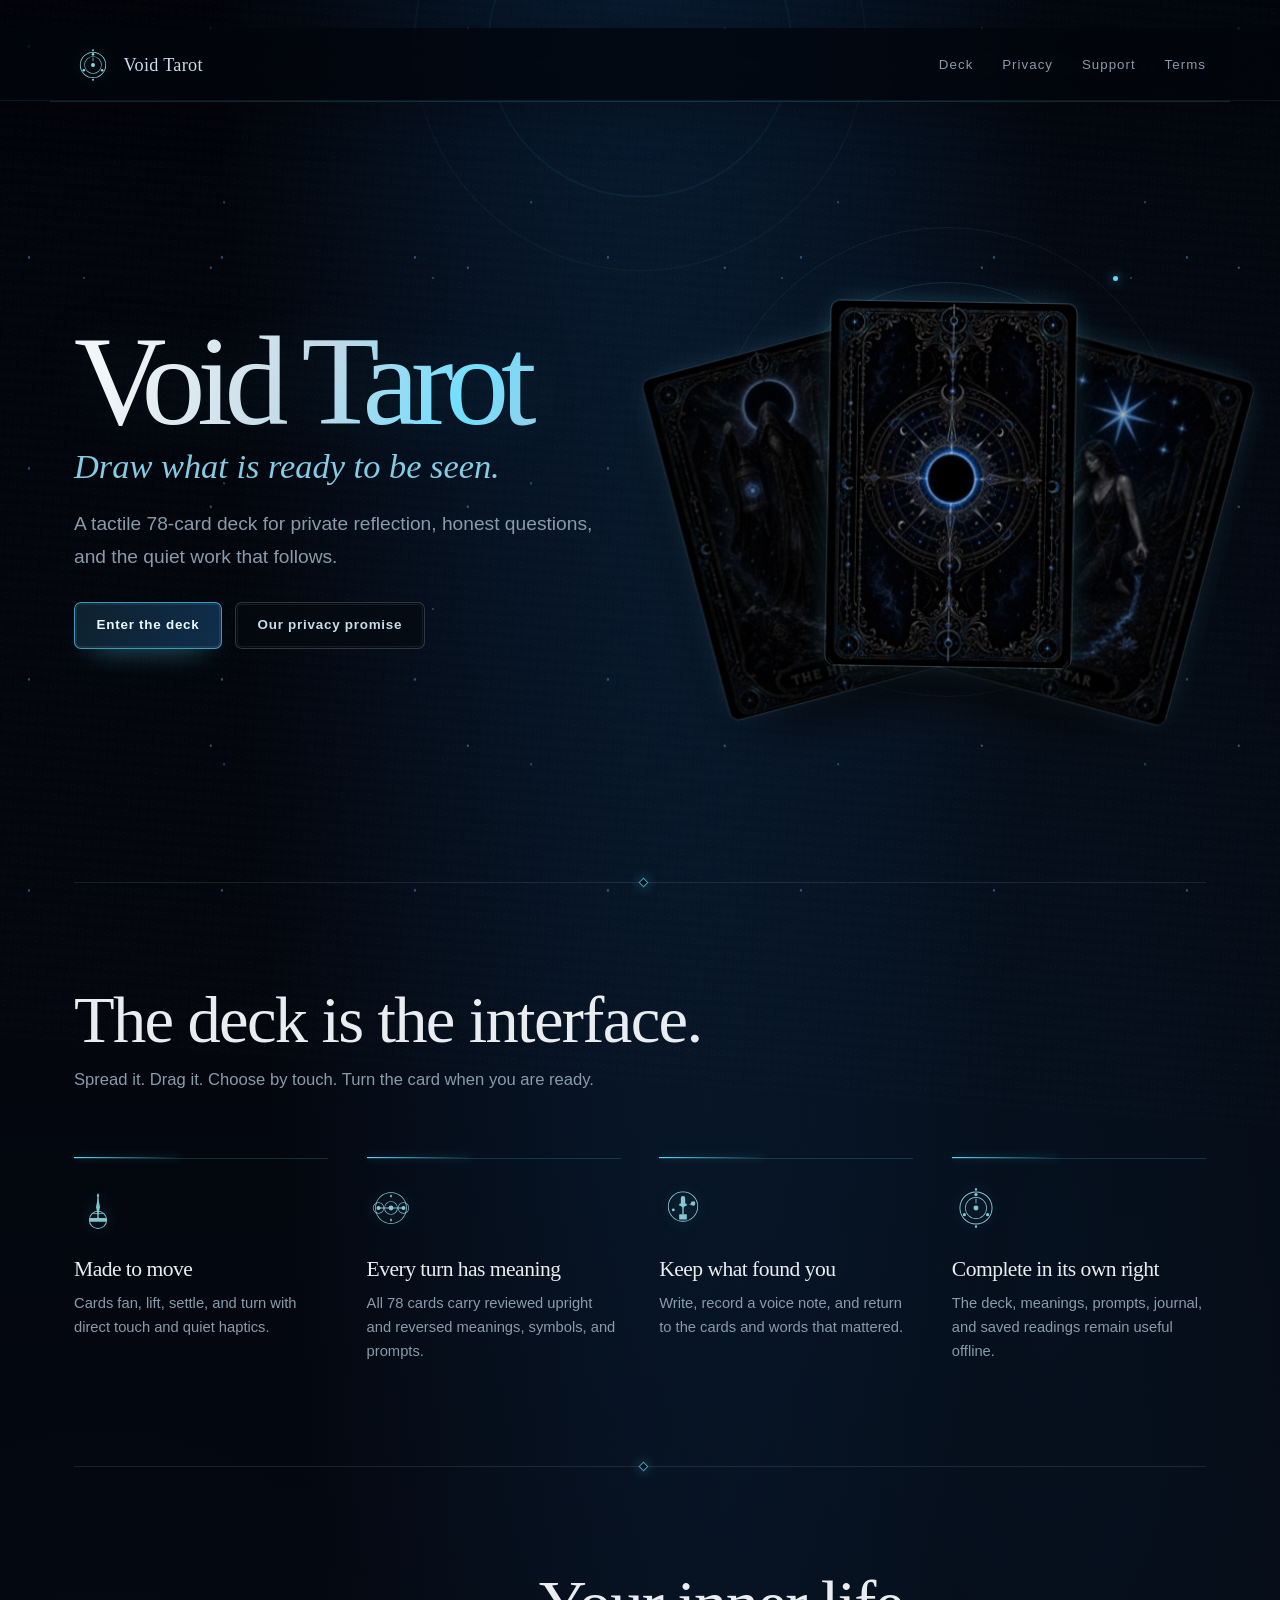
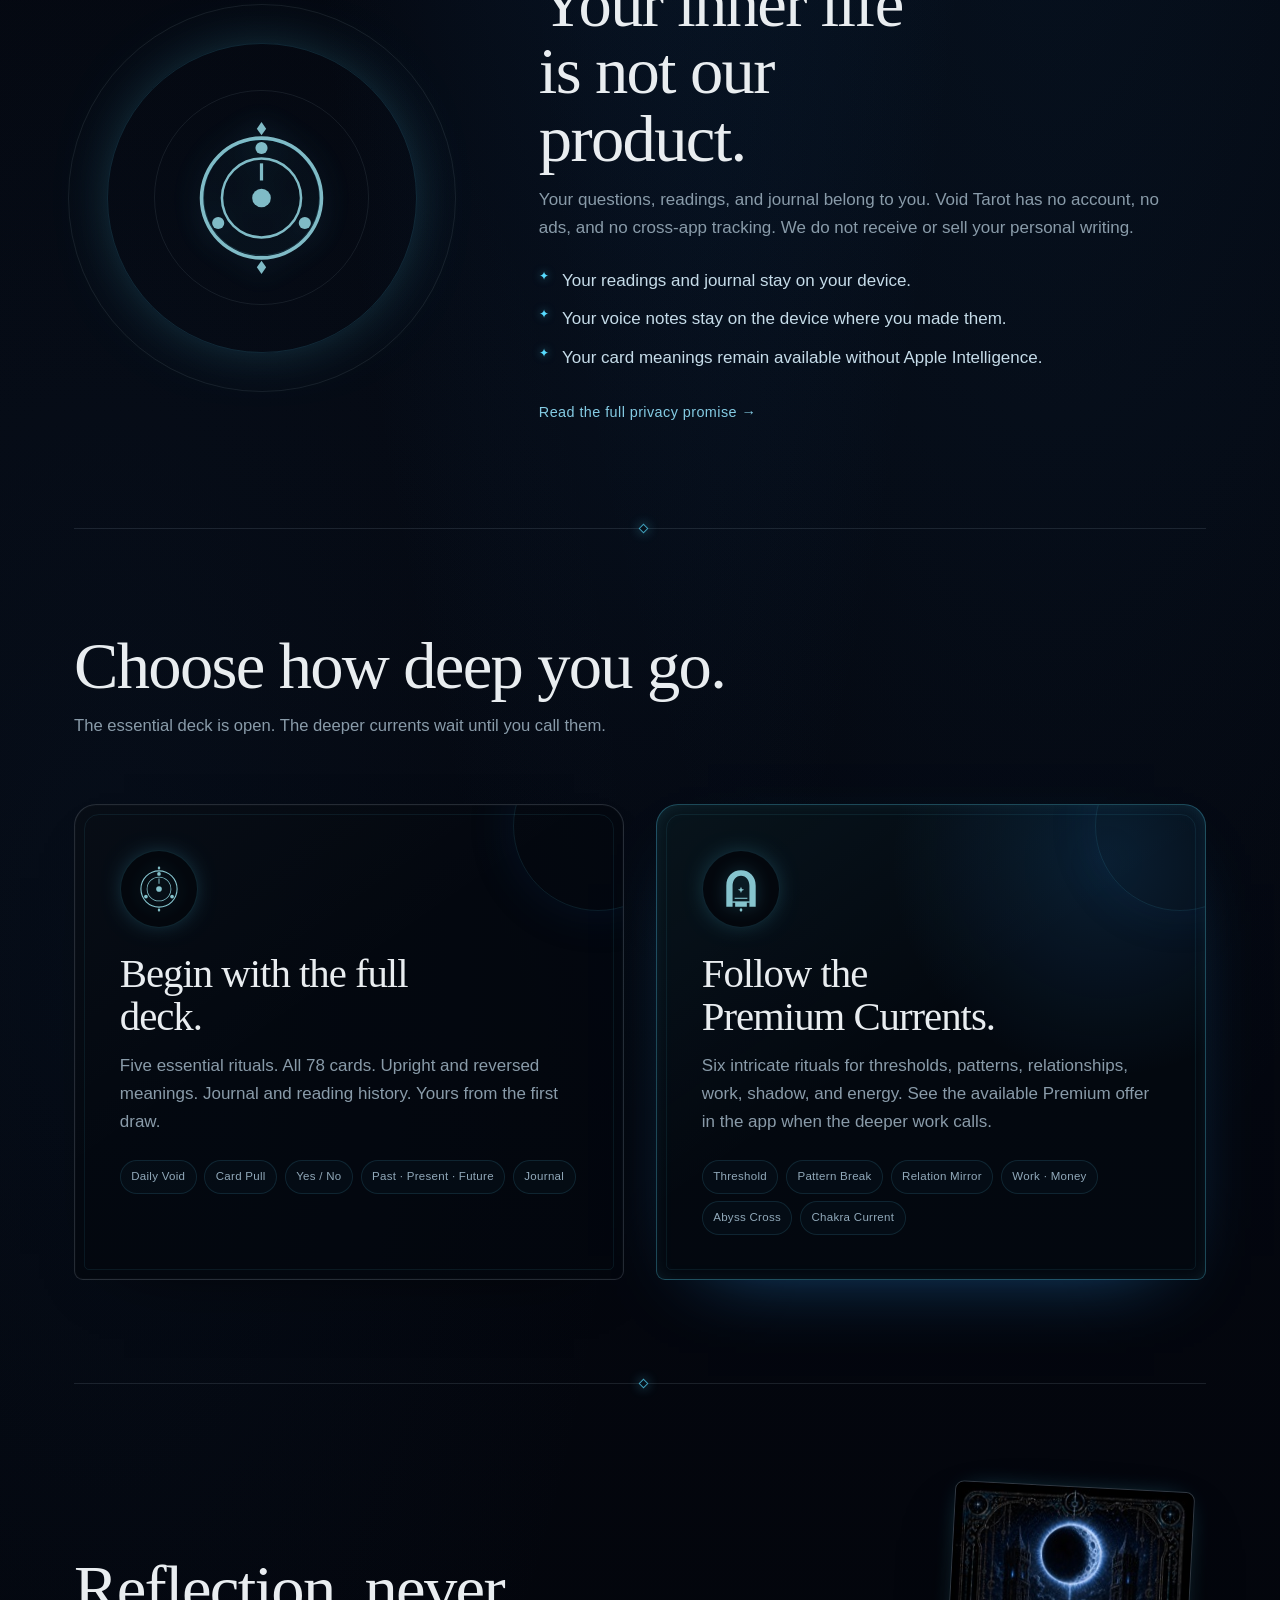
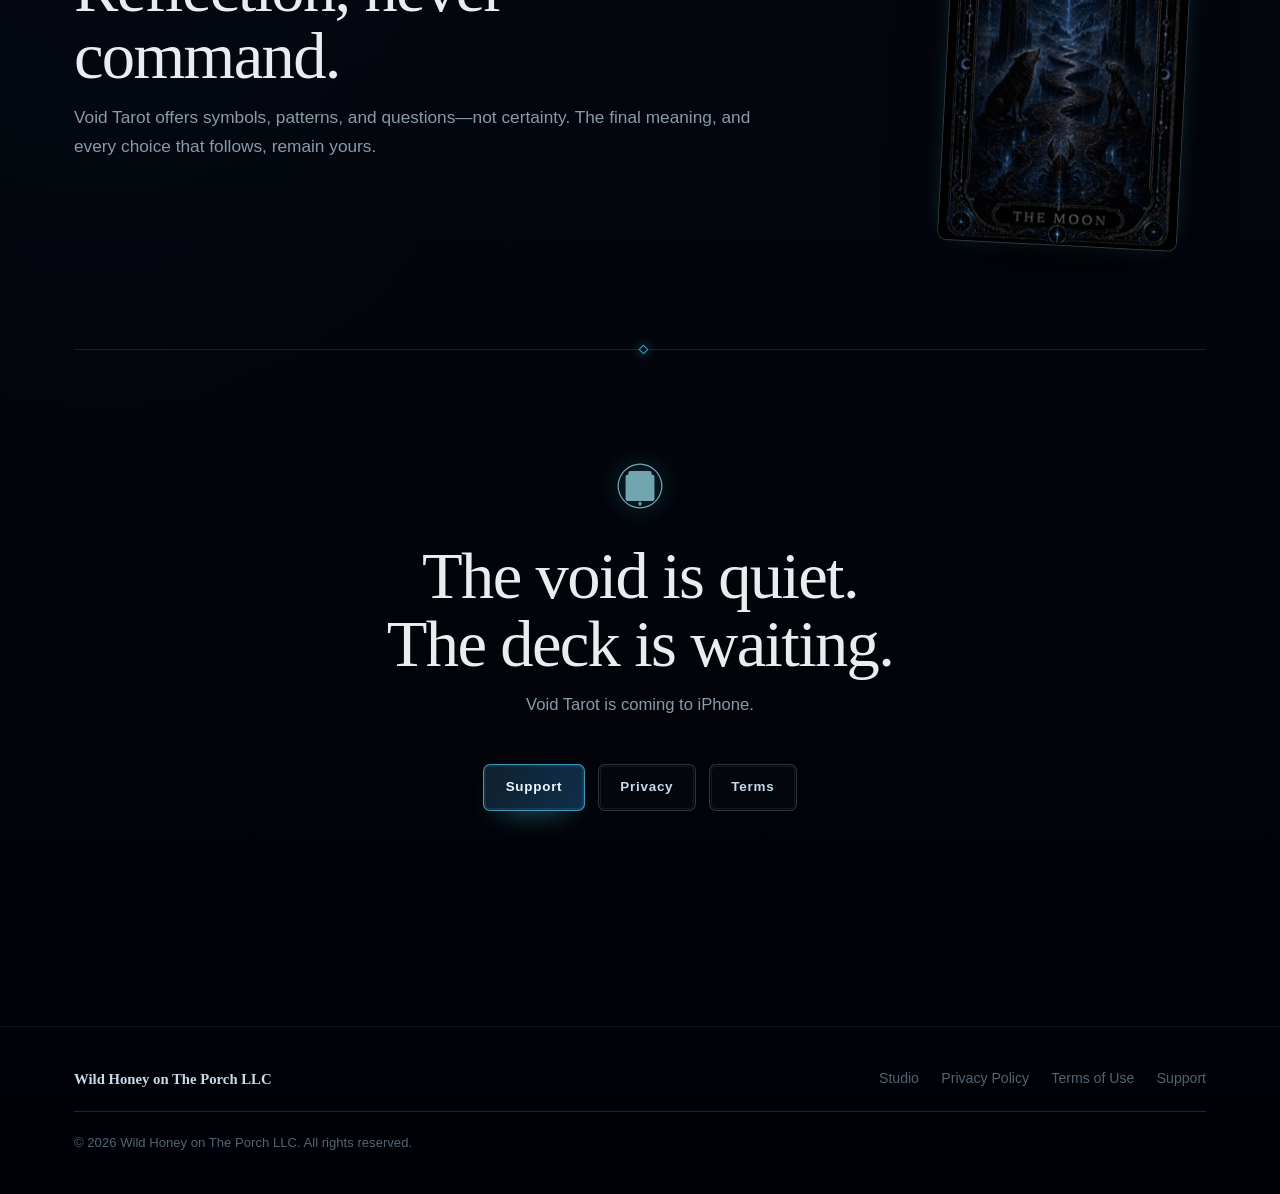
==== commit 06fd6445: "Clarify Void Tarot deletion and Apple billing policies" ====
--- a/void-tarot/index.html
+++ b/void-tarot/index.html
@@ -88,7 +88,7 @@
       <h2>Your inner life is not our product.</h2>
       <p>Your questions, readings, and journal belong to you. Void Tarot has no account, no ads, and no cross-app tracking. We do not receive or sell your personal writing.</p>
       <ul class="vt-vows">
-        <li>Your readings and journal can stay in your private iCloud.</li>
+        <li>Your readings and journal stay on your device.</li>
         <li>Your voice notes stay on the device where you made them.</li>
         <li>Your card meanings remain available without Apple Intelligence.</li>
       </ul>
@@ -113,7 +113,7 @@
       <article class="vt-path vt-path-premium">
         <div class="vt-path-mark"><img src="../assets/void-tarot/icons/threshold.svg" alt="" width="64" height="64"></div>
         <h3>Follow the Premium Currents.</h3>
-        <p>Six intricate rituals for thresholds, patterns, relationships, work, shadow, and energy. Choose annual or monthly access when the deeper work calls.</p>
+        <p>Six intricate rituals for thresholds, patterns, relationships, work, shadow, and energy. See the available Premium offer in the app when the deeper work calls.</p>
         <div class="vt-ritual-line">
           <span>Threshold</span><span>Pattern Break</span><span>Relation Mirror</span><span>Work · Money</span><span>Abyss Cross</span><span>Chakra Current</span>
         </div>
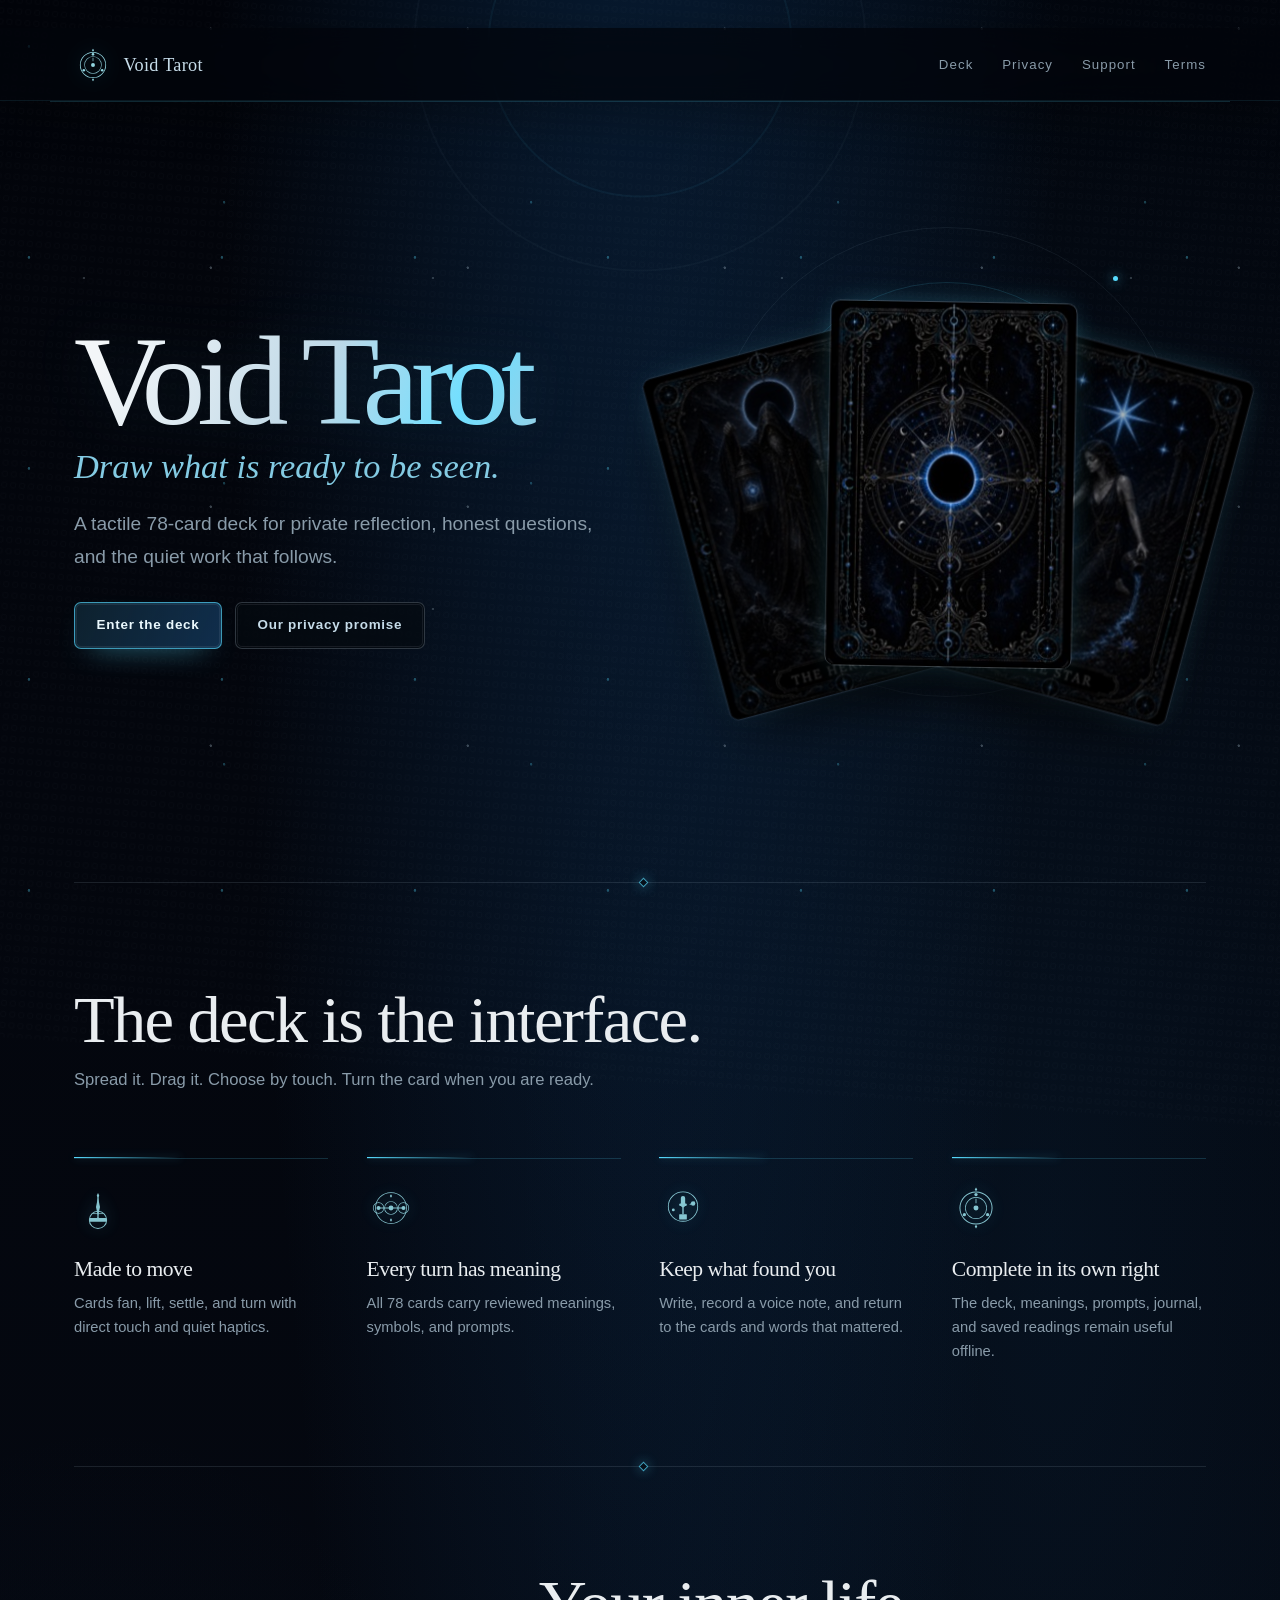
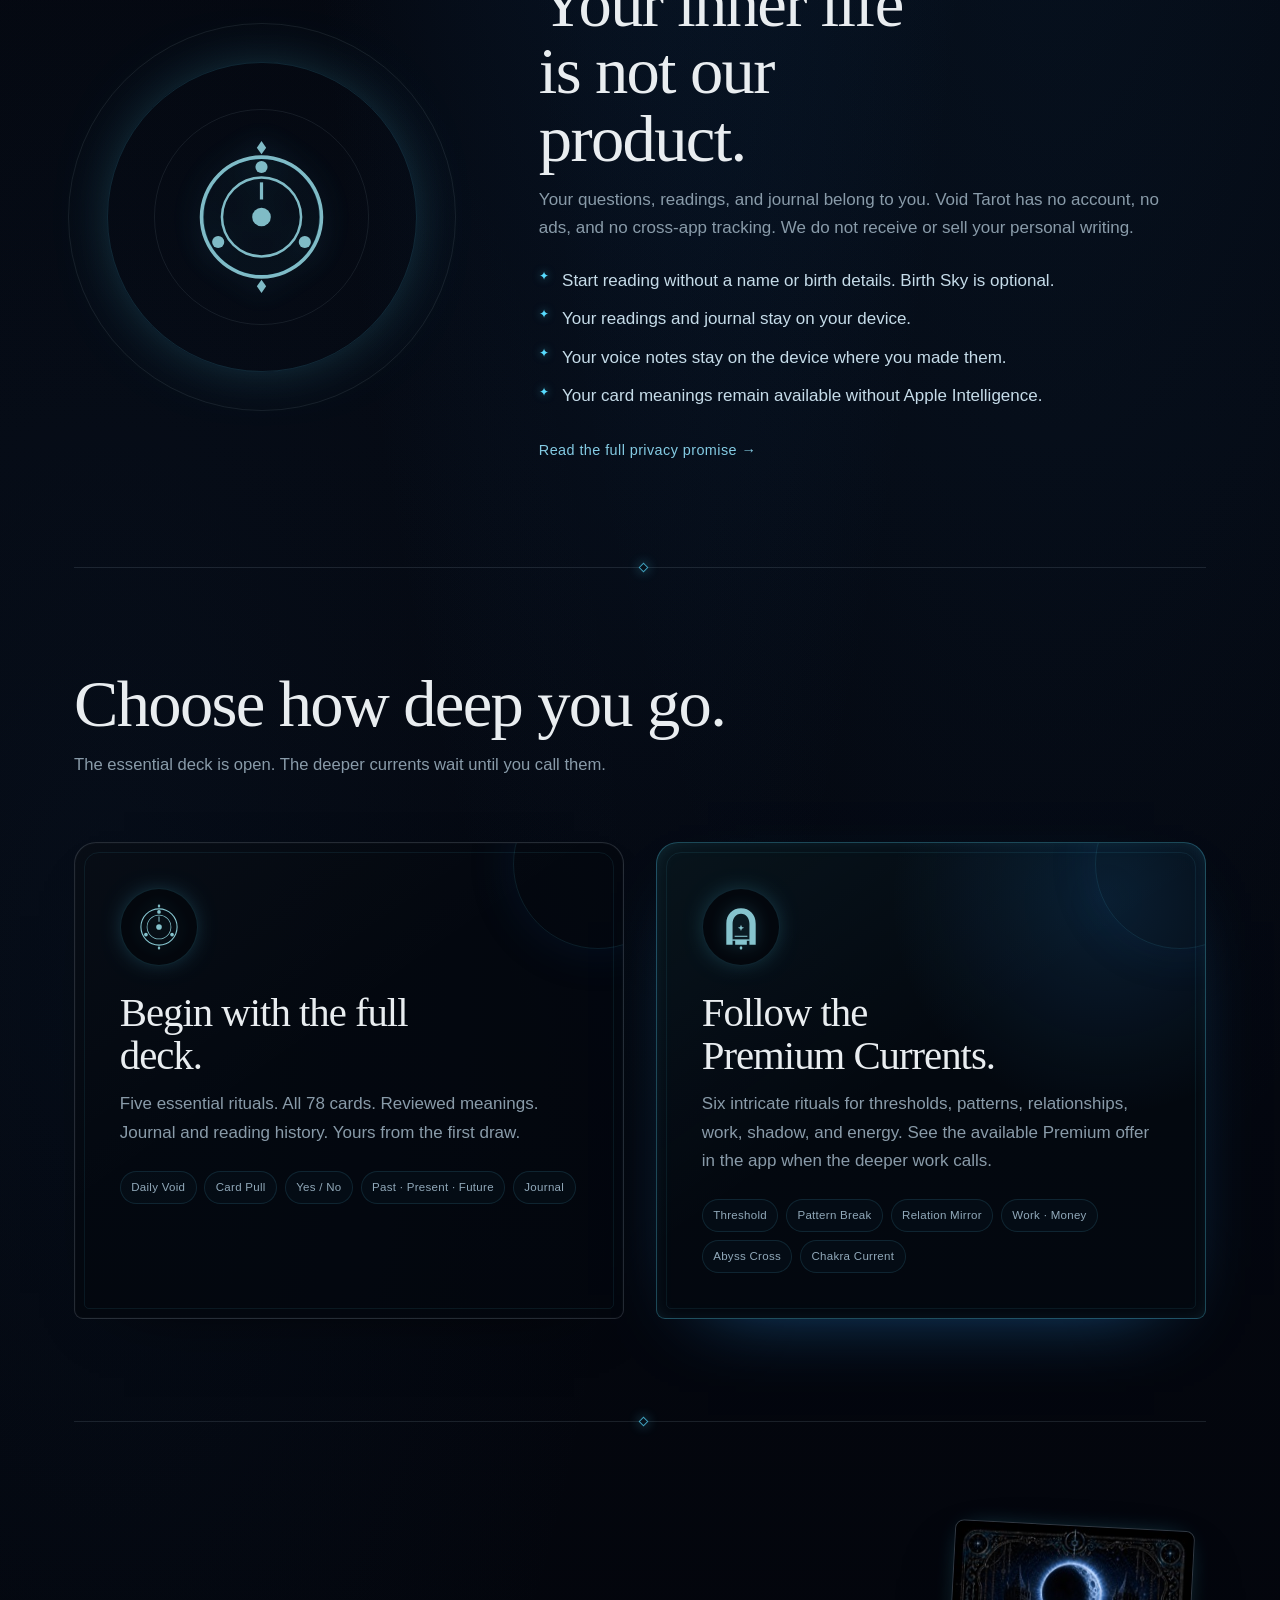
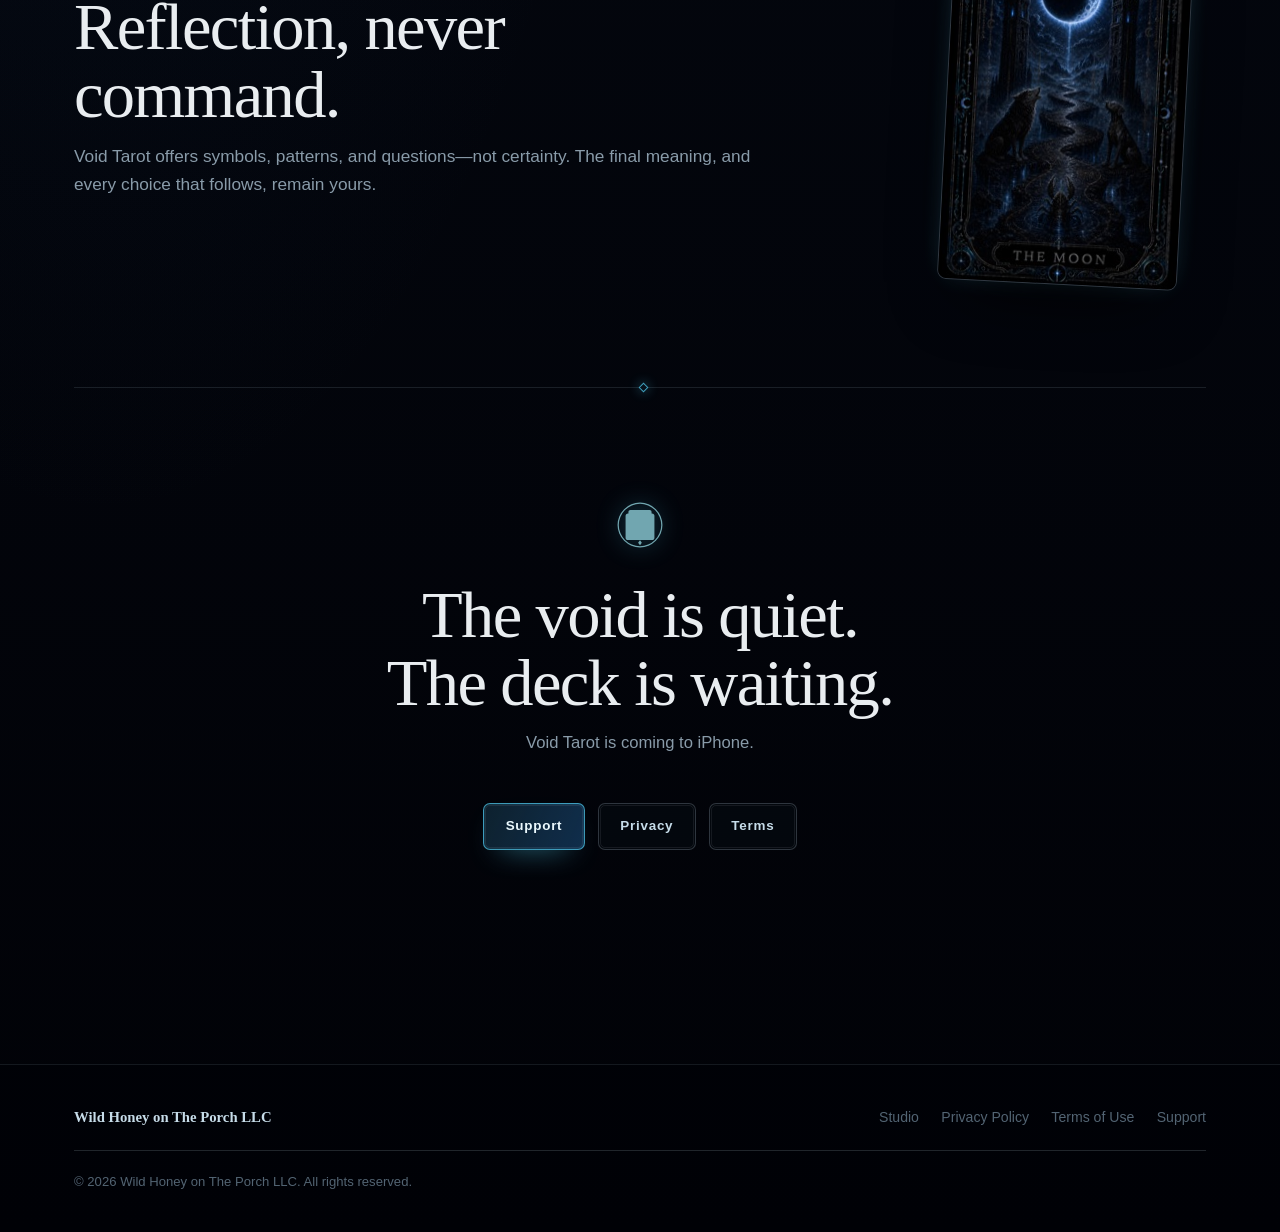
==== commit 1e186f32: "Align Void Tarot public copy with optional profiles and readings" ====
--- a/void-tarot/index.html
+++ b/void-tarot/index.html
@@ -64,7 +64,7 @@
       <article class="vt-current">
         <img src="../assets/void-tarot/icons/past-present-future.svg" alt="" width="54" height="54">
         <h3>Every turn has meaning</h3>
-        <p>All 78 cards carry reviewed upright and reversed meanings, symbols, and prompts.</p>
+        <p>All 78 cards carry reviewed meanings, symbols, and prompts.</p>
       </article>
       <article class="vt-current">
         <img src="../assets/void-tarot/icons/journal-ritual.svg" alt="" width="54" height="54">
@@ -88,6 +88,7 @@
       <h2>Your inner life is not our product.</h2>
       <p>Your questions, readings, and journal belong to you. Void Tarot has no account, no ads, and no cross-app tracking. We do not receive or sell your personal writing.</p>
       <ul class="vt-vows">
+        <li>Start reading without a name or birth details. Birth Sky is optional.</li>
         <li>Your readings and journal stay on your device.</li>
         <li>Your voice notes stay on the device where you made them.</li>
         <li>Your card meanings remain available without Apple Intelligence.</li>
@@ -105,7 +106,7 @@
       <article class="vt-path">
         <div class="vt-path-mark"><img src="../assets/void-tarot/icons/daily-void.svg" alt="" width="64" height="64"></div>
         <h3>Begin with the full deck.</h3>
-        <p>Five essential rituals. All 78 cards. Upright and reversed meanings. Journal and reading history. Yours from the first draw.</p>
+        <p>Five essential rituals. All 78 cards. Reviewed meanings. Journal and reading history. Yours from the first draw.</p>
         <div class="vt-ritual-line">
           <span>Daily Void</span><span>Card Pull</span><span>Yes / No</span><span>Past · Present · Future</span><span>Journal</span>
         </div>
